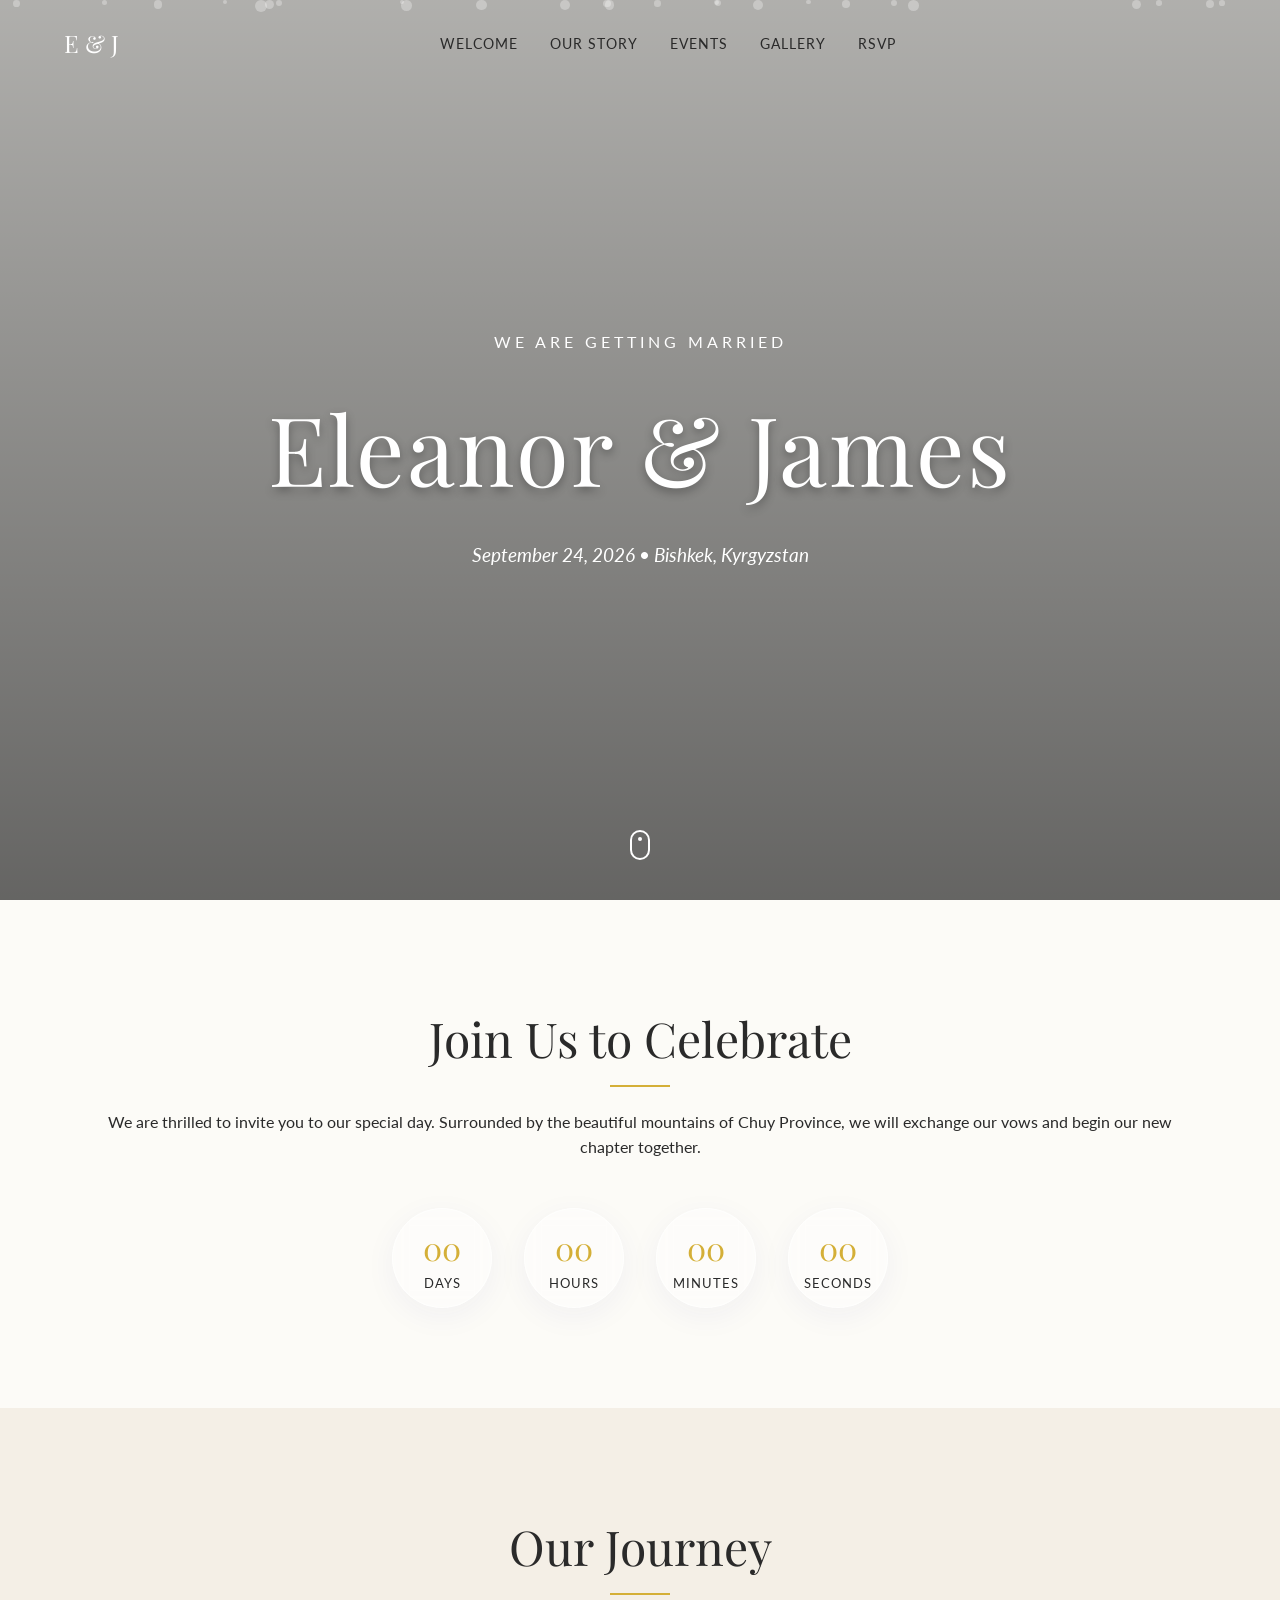
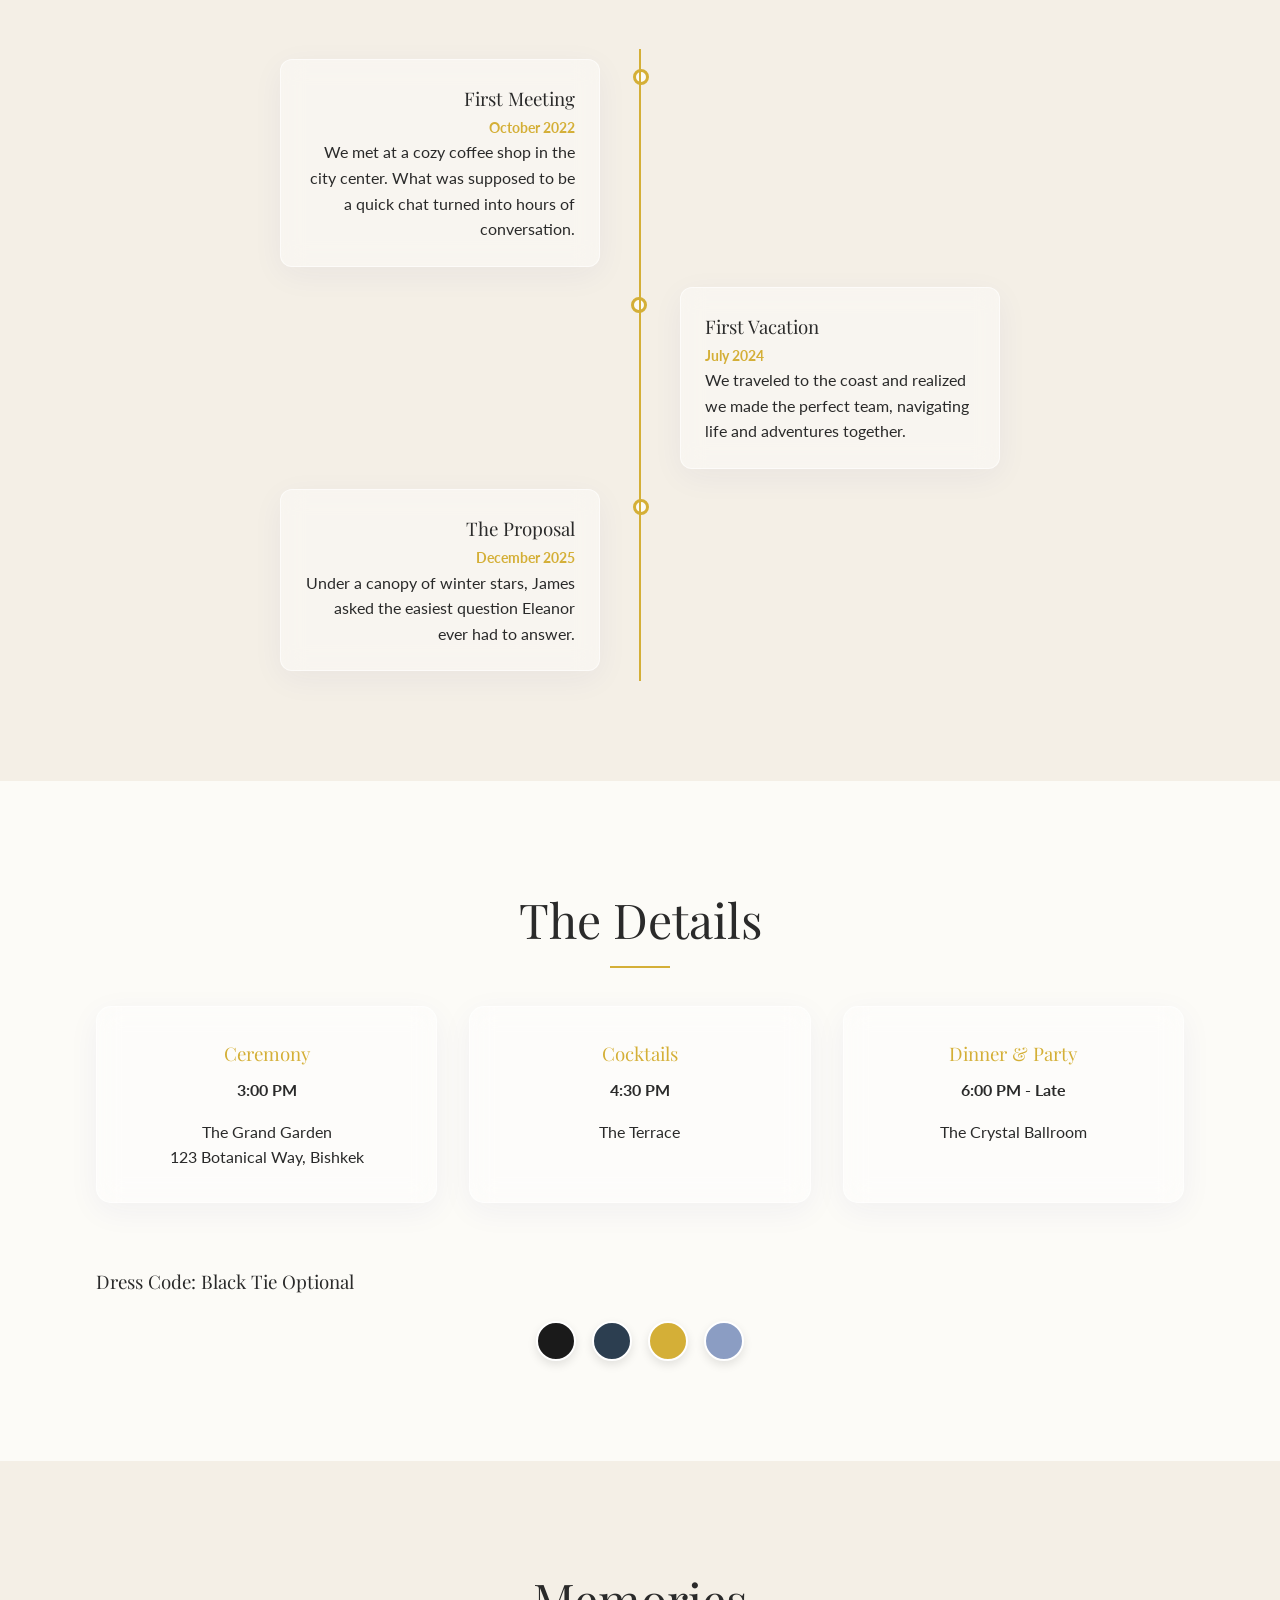
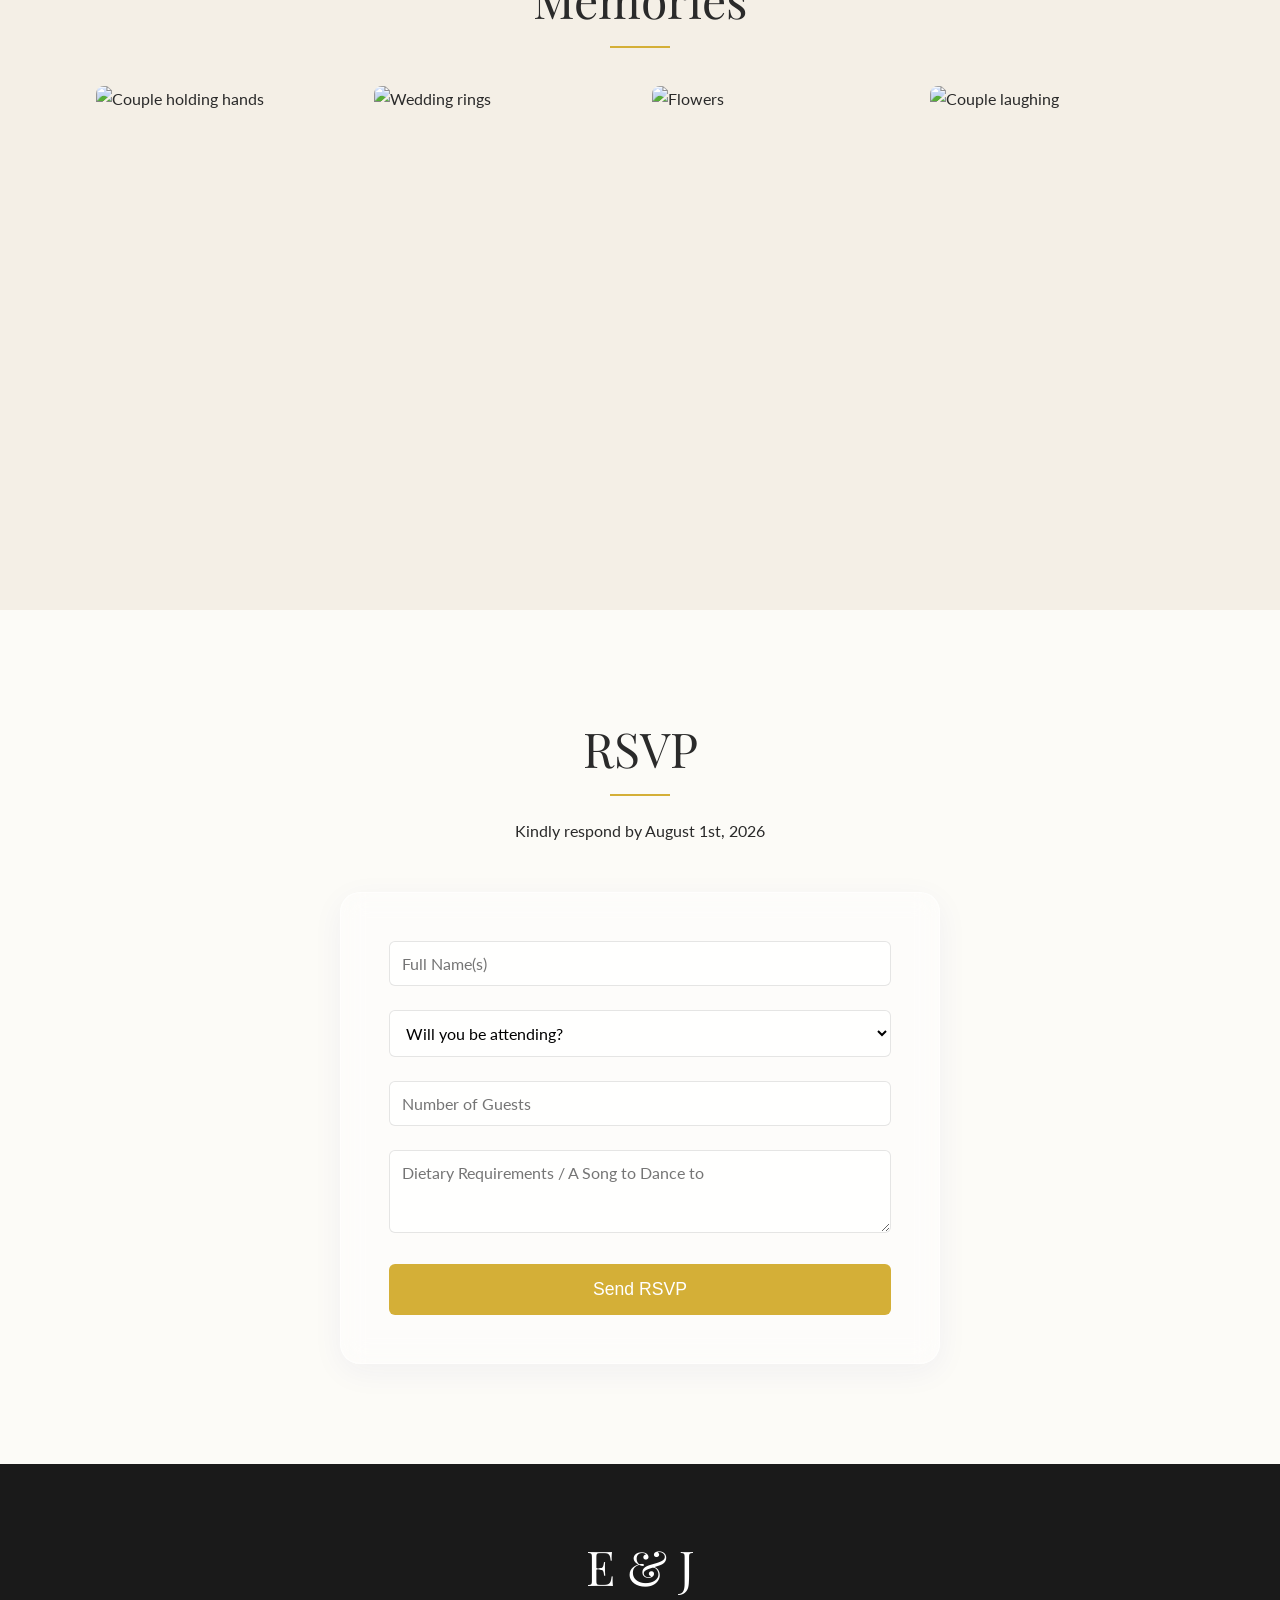
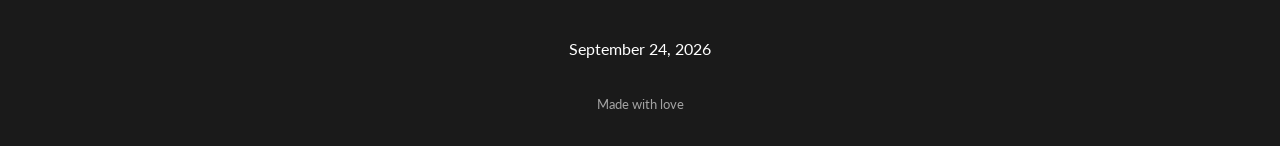
==== index.html @ 82d92f53 "tamplate" ====
<!DOCTYPE html>
<html lang="en">
<head>
    <meta charset="UTF-8">
    <meta name="viewport" content="width=device-width, initial-scale=1.0">
    <title>Eleanor & James - Wedding Invitation</title>
    <meta name="description" content="Join us to celebrate the wedding of Eleanor and James.">
    
    <link rel="preconnect" href="https://fonts.googleapis.com">
    <link rel="preconnect" href="https://fonts.gstatic.com" crossorigin>
    <link href="https://fonts.googleapis.com/css2?family=Lato:wght@300;400&family=Playfair+Display:ital,wght@0,400;0,600;1,400&display=swap" rel="stylesheet">
    
    <link rel="stylesheet" href="css/style.css">
</head>
<body>
    <div class="scroll-progress"></div>

    <nav id="navbar">
        <div class="nav-container">
            <a href="#hero" class="logo">E & J</a>
            <ul class="nav-links">
                <li><a href="#welcome">Welcome</a></li>
                <li><a href="#story">Our Story</a></li>
                <li><a href="#events">Events</a></li>
                <li><a href="#gallery">Gallery</a></li>
                <li><a href="#rsvp">RSVP</a></li>
            </ul>
            <div class="hamburger" aria-label="Toggle Navigation">
                <span></span><span></span><span></span>
            </div>
        </div>
    </nav>

    <header id="hero" class="section-hero">
        <div class="hero-overlay"></div>
        <div id="particles"></div> <div class="hero-content reveal-fade">
            <p class="subtitle">WE ARE GETTING MARRIED</p>
            <h1 class="parallax-text">Eleanor & James</h1>
            <p class="date">September 24, 2026 • Bishkek, Kyrgyzstan</p>
        </div>
        <a href="#welcome" class="scroll-indicator" aria-label="Scroll Down">
            <span></span>
        </a>
    </header>

    <main>
        <section id="welcome" class="section-padding">
            <div class="container text-center">
                <h2 class="reveal-up">Join Us to Celebrate</h2>
                <p class="reveal-up delay-1">We are thrilled to invite you to our special day. Surrounded by the beautiful mountains of Chuy Province, we will exchange our vows and begin our new chapter together.</p>
                
                <div class="countdown reveal-up delay-2" id="countdown">
                    <div class="time-box">
                        <span id="days" class="time-value">00</span>
                        <span class="time-label">Days</span>
                    </div>
                    <div class="time-box">
                        <span id="hours" class="time-value">00</span>
                        <span class="time-label">Hours</span>
                    </div>
                    <div class="time-box">
                        <span id="minutes" class="time-value">00</span>
                        <span class="time-label">Minutes</span>
                    </div>
                    <div class="time-box">
                        <span id="seconds" class="time-value">00</span>
                        <span class="time-label">Seconds</span>
                    </div>
                </div>
            </div>
        </section>

        <section id="story" class="section-padding bg-alt">
            <div class="container">
                <h2 class="text-center reveal-up">Our Journey</h2>
                <div class="timeline">
                    <div class="timeline-item reveal-left">
                        <div class="timeline-dot"></div>
                        <div class="timeline-content glass-panel">
                            <h3>First Meeting</h3>
                            <span class="timeline-date">October 2022</span>
                            <p>We met at a cozy coffee shop in the city center. What was supposed to be a quick chat turned into hours of conversation.</p>
                        </div>
                    </div>
                    <div class="timeline-item reveal-right">
                        <div class="timeline-dot"></div>
                        <div class="timeline-content glass-panel">
                            <h3>First Vacation</h3>
                            <span class="timeline-date">July 2024</span>
                            <p>We traveled to the coast and realized we made the perfect team, navigating life and adventures together.</p>
                        </div>
                    </div>
                    <div class="timeline-item reveal-left">
                        <div class="timeline-dot"></div>
                        <div class="timeline-content glass-panel">
                            <h3>The Proposal</h3>
                            <span class="timeline-date">December 2025</span>
                            <p>Under a canopy of winter stars, James asked the easiest question Eleanor ever had to answer.</p>
                        </div>
                    </div>
                </div>
            </div>
        </section>

        <section id="events" class="section-padding">
            <div class="container">
                <h2 class="text-center reveal-up">The Details</h2>
                <div class="grid-cards">
                    <div class="card glass-panel reveal-up">
                        <h3>Ceremony</h3>
                        <p class="time">3:00 PM</p>
                        <p>The Grand Garden<br>123 Botanical Way, Bishkek</p>
                    </div>
                    <div class="card glass-panel reveal-up delay-1">
                        <h3>Cocktails</h3>
                        <p class="time">4:30 PM</p>
                        <p>The Terrace</p>
                    </div>
                    <div class="card glass-panel reveal-up delay-2">
                        <h3>Dinner & Party</h3>
                        <p class="time">6:00 PM - Late</p>
                        <p>The Crystal Ballroom</p>
                    </div>
                </div>

                <div class="dress-code reveal-up mt-large">
                    <h3>Dress Code: Black Tie Optional</h3>
                    <div class="color-palette">
                        <div class="color-swatch" style="background: #1a1a1a;" aria-label="Black"></div>
                        <div class="color-swatch" style="background: #2c3e50;" aria-label="Navy"></div>
                        <div class="color-swatch" style="background: #D4AF37;" aria-label="Gold"></div>
                        <div class="color-swatch" style="background: #8b9dc3;" aria-label="Dusty Blue"></div>
                    </div>
                </div>
            </div>
        </section>

        <section id="gallery" class="section-padding bg-alt">
            <div class="container">
                <h2 class="text-center reveal-up">Memories</h2>
                <div class="masonry-gallery">
                    <img src="https://images.unsplash.com/photo-1511285560929-80b456fea0bc?auto=format&fit=crop&q=80&w=800" alt="Couple holding hands" class="gallery-img reveal-up span-2">
                    <img src="https://images.unsplash.com/photo-1519741497674-611481863552?auto=format&fit=crop&q=80&w=800" alt="Wedding rings" class="gallery-img reveal-up delay-1">
                    <img src="https://images.unsplash.com/photo-1522673607200-164d1b6ce486?auto=format&fit=crop&q=80&w=800" alt="Flowers" class="gallery-img reveal-up delay-2">
                    <img src="https://images.unsplash.com/photo-1520854221256-17451cc331bf?auto=format&fit=crop&q=80&w=800" alt="Couple laughing" class="gallery-img reveal-up span-2">
                </div>
            </div>
        </section>

        <section id="rsvp" class="section-padding">
            <div class="container text-center">
                <h2 class="reveal-up">RSVP</h2>
                <p class="reveal-up delay-1">Kindly respond by August 1st, 2026</p>
                
                <form class="rsvp-form glass-panel reveal-up delay-2" onsubmit="event.preventDefault();">
                    <div class="form-group">
                        <input type="text" id="name" required placeholder="Full Name(s)">
                    </div>
                    <div class="form-group">
                        <select id="attendance" required>
                            <option value="" disabled selected>Will you be attending?</option>
                            <option value="yes">Joyfully Accept</option>
                            <option value="no">Regretfully Decline</option>
                        </select>
                    </div>
                    <div class="form-group">
                        <input type="number" id="guests" min="1" max="5" placeholder="Number of Guests">
                    </div>
                    <div class="form-group">
                        <textarea id="dietary" rows="3" placeholder="Dietary Requirements / A Song to Dance to"></textarea>
                    </div>
                    <button class="btn-primary ripple">Send RSVP</button>
                </form>
            </div>
        </section>
    </main>

    <footer>
        <div class="container text-center">
            <h2>E & J</h2>
            <p>September 24, 2026</p>
            <p class="footer-small">Made with love</p>
        </div>
    </footer>

    <a href="#hero" class="back-to-top" aria-label="Back to top">↑</a>

    <div id="lightbox" class="lightbox">
        <span class="lightbox-close">&times;</span>
        <img class="lightbox-content" id="lightbox-img">
    </div>

    <script src="js/main.js"></script>
</body>
</html>
---- css/style.css ----
/* --- Variables & Reset --- */
:root {
    --color-bg: #FCFbf7; /* Ivory/Cream */
    --color-bg-alt: #F4EFE6; /* Beige */
    --color-text: #2A2A2A;
    --color-gold: #D4AF37;
    --color-gold-hover: #b5952f;
    --font-heading: 'Playfair Display', serif;
    --font-body: 'Lato', sans-serif;
    
    --glass-bg: rgba(255, 255, 255, 0.4);
    --glass-border: rgba(255, 255, 255, 0.6);
    --glass-shadow: 0 8px 32px 0 rgba(31, 38, 135, 0.05);
    
    --transition-smooth: all 0.6s cubic-bezier(0.16, 1, 0.3, 1);
}

* { margin: 0; padding: 0; box-sizing: border-box; }
html { scroll-behavior: smooth; }
body {
    font-family: var(--font-body);
    background-color: var(--color-bg);
    color: var(--color-text);
    line-height: 1.6;
    overflow-x: hidden;
}

/* --- Typography --- */
h1, h2, h3 { font-family: var(--font-heading); font-weight: 400; }
h1 { font-size: clamp(3rem, 8vw, 6rem); letter-spacing: 2px; }
h2 { font-size: clamp(2rem, 5vw, 3rem); margin-bottom: 2rem; position: relative; }
h2::after {
    content: '';
    position: absolute;
    bottom: -10px;
    left: 50%;
    transform: translateX(-50%);
    width: 60px;
    height: 2px;
    background: var(--color-gold);
}
.text-center { text-align: center; }
.mt-large { margin-top: 4rem; }

/* --- Layout --- */
.container {
    width: 85%;
    max-width: 1200px;
    margin: 0 auto;
}
.section-padding { padding: 100px 0; }
.bg-alt { background-color: var(--color-bg-alt); }

/* --- Navigation --- */
#navbar {
    position: fixed;
    top: 0; width: 100%;
    padding: 1.5rem 0;
    z-index: 1000;
    transition: var(--transition-smooth);
}
#navbar.scrolled {
    background: rgba(252, 251, 247, 0.9);
    backdrop-filter: blur(10px);
    padding: 1rem 0;
    box-shadow: var(--glass-shadow);
}
.nav-container {
    display: flex; justify-content: space-between; align-items: center;
    width: 90%; max-width: 1200px; margin: 0 auto;
}
.logo {
    font-family: var(--font-heading); font-size: 1.5rem;
    text-decoration: none; color: var(--color-text); transition: color 0.3s;
}
.nav-links { display: flex; list-style: none; gap: 2rem; }
.nav-links a {
    text-decoration: none; color: var(--color-text);
    font-size: 0.9rem; text-transform: uppercase; letter-spacing: 1px;
    position: relative;
}
.nav-links a::after {
    content: ''; position: absolute; width: 0; height: 1px;
    bottom: -4px; left: 0; background-color: var(--color-gold);
    transition: width 0.3s;
}
.nav-links a:hover::after, .nav-links a.active::after { width: 100%; }

/* --- Hero Section --- */
.section-hero {
    height: 100vh; position: relative;
    display: flex; align-items: center; justify-content: center;
    background: url('https://images.unsplash.com/photo-1515934751635-c81c6bc9a2d8?auto=format&fit=crop&q=80&w=1920') no-repeat center center/cover;
    background-attachment: fixed; /* Simple Parallax */
}
.hero-overlay {
    position: absolute; top: 0; left: 0; width: 100%; height: 100%;
    background: linear-gradient(to bottom, rgba(0,0,0,0.3), rgba(0,0,0,0.6));
}
.hero-content {
    position: relative; z-index: 2; text-align: center; color: white;
}
.hero-content h1 { text-shadow: 0 4px 10px rgba(0,0,0,0.3); }
.hero-content .subtitle { font-size: 1rem; letter-spacing: 4px; margin-bottom: 1rem; }
.hero-content .date { font-size: 1.2rem; font-style: italic; margin-top: 1rem; }

/* Scroll Down Indicator */
.scroll-indicator {
    position: absolute; bottom: 40px; left: 50%;
    transform: translateX(-50%); z-index: 2;
}
.scroll-indicator span {
    display: block; width: 20px; height: 30px;
    border: 2px solid white; border-radius: 15px; position: relative;
}
.scroll-indicator span::before {
    content: ''; position: absolute; top: 5px; left: 50%;
    width: 4px; height: 4px; border-radius: 50%;
    background: white; transform: translateX(-50%);
    animation: scrollDrop 2s infinite;
}

/* --- Countdown --- */
.countdown {
    display: flex; justify-content: center; gap: 2rem;
    margin-top: 3rem; flex-wrap: wrap;
}
.time-box {
    display: flex; flex-direction: column; align-items: center;
    background: var(--glass-bg); backdrop-filter: blur(8px);
    border: 1px solid var(--glass-border); border-radius: 50%;
    width: 100px; height: 100px; justify-content: center;
    box-shadow: var(--glass-shadow);
}
.time-value { font-family: var(--font-heading); font-size: 2rem; color: var(--color-gold); }
.time-label { font-size: 0.8rem; text-transform: uppercase; letter-spacing: 1px; }

/* --- Story Timeline --- */
.timeline {
    position: relative; max-width: 800px; margin: 4rem auto 0;
}
.timeline::after {
    content: ''; position: absolute; width: 2px;
    background-color: var(--color-gold); top: 0; bottom: 0;
    left: 50%; transform: translateX(-50%);
}
.timeline-item {
    padding: 10px 40px; position: relative; background-color: inherit; width: 50%;
}
.timeline-item:nth-child(odd) { left: 0; text-align: right; }
.timeline-item:nth-child(even) { left: 50%; }
.timeline-dot {
    width: 16px; height: 16px; position: absolute;
    background-color: var(--color-bg); border: 3px solid var(--color-gold);
    border-radius: 50%; top: 20px; z-index: 1;
}
.timeline-item:nth-child(odd) .timeline-dot { right: -9px; }
.timeline-item:nth-child(even) .timeline-dot { left: -9px; }
.timeline-content {
    padding: 1.5rem; border-radius: 12px;
}
.timeline-date { color: var(--color-gold); font-size: 0.9rem; font-weight: bold; }

/* --- Glass Panels (Reusable) --- */
.glass-panel {
    background: var(--glass-bg);
    backdrop-filter: blur(12px); -webkit-backdrop-filter: blur(12px);
    border: 1px solid var(--glass-border);
    box-shadow: var(--glass-shadow);
    transition: transform 0.3s;
}
.glass-panel:hover { transform: translateY(-5px); }

/* --- Grid Cards (Events) --- */
.grid-cards {
    display: grid; grid-template-columns: repeat(auto-fit, minmax(280px, 1fr));
    gap: 2rem; margin-top: 3rem; text-align: center;
}
.card { padding: 2rem; border-radius: 15px; }
.card h3 { margin-bottom: 0.5rem; color: var(--color-gold); }
.card .time { font-weight: bold; margin-bottom: 1rem; }

/* --- Dress Code --- */
.color-palette {
    display: flex; justify-content: center; gap: 1rem; margin-top: 1.5rem;
}
.color-swatch {
    width: 40px; height: 40px; border-radius: 50%;
    border: 2px solid white; box-shadow: 0 4px 10px rgba(0,0,0,0.1);
}

/* --- Gallery --- */
.masonry-gallery {
    display: grid; grid-template-columns: repeat(auto-fit, minmax(250px, 1fr));
    grid-auto-rows: 200px; gap: 1.5rem; margin-top: 3rem;
}
.gallery-img {
    width: 100%; height: 100%; object-fit: cover;
    border-radius: 8px; cursor: pointer; transition: transform 0.5s, filter 0.5s;
}
.gallery-img.span-2 { grid-row: span 2; }
.gallery-img:hover { transform: scale(1.02); filter: brightness(1.1); }

/* --- Lightbox --- */
.lightbox {
    display: none; position: fixed; z-index: 9999; top: 0; left: 0;
    width: 100%; height: 100%; background-color: rgba(0,0,0,0.9);
    justify-content: center; align-items: center; opacity: 0; transition: opacity 0.3s;
}
.lightbox.active { display: flex; opacity: 1; }
.lightbox-content { max-width: 90%; max-height: 90vh; box-shadow: 0 0 20px rgba(0,0,0,0.5); }
.lightbox-close {
    position: absolute; top: 20px; right: 30px;
    color: white; font-size: 40px; cursor: pointer;
}

/* --- RSVP Form --- */
.rsvp-form {
    max-width: 600px; margin: 3rem auto 0; padding: 3rem;
    border-radius: 20px; text-align: left;
}
.form-group { margin-bottom: 1.5rem; }
input, select, textarea {
    width: 100%; padding: 12px; border: 1px solid rgba(0,0,0,0.1);
    border-radius: 6px; background: rgba(255,255,255,0.7);
    font-family: var(--font-body); font-size: 1rem;
    transition: all 0.3s;
}
input:focus, select:focus, textarea:focus {
    outline: none; border-color: var(--color-gold);
    background: #fff; box-shadow: 0 0 8px rgba(212, 175, 55, 0.2);
}
.btn-primary {
    width: 100%; padding: 15px; border: none; border-radius: 6px;
    background: var(--color-gold); color: white; font-size: 1.1rem;
    cursor: pointer; transition: background 0.3s, transform 0.2s;
}
.btn-primary:hover { background: var(--color-gold-hover); transform: translateY(-2px); }

/* --- Footer --- */
footer { padding: 4rem 0 2rem; background: #1a1a1a; color: #fff; }
footer h2::after { display: none; }
.footer-small { font-size: 0.8rem; opacity: 0.6; margin-top: 2rem; }

/* --- Floating Particles (Parallax) --- */
#particles {
    position: absolute; top: 0; left: 0; width: 100%; height: 100%;
    overflow: hidden; z-index: 1; pointer-events: none;
}
.particle {
    position: absolute; background: rgba(255,255,255,0.3);
    border-radius: 50%; animation: floatUp infinite linear;
}

/* --- Utilities & Scroll Animations --- */
.scroll-progress {
    position: fixed; top: 0; left: 0; height: 3px; background: var(--color-gold);
    width: 0%; z-index: 1001; transition: width 0.1s;
}
.back-to-top {
    position: fixed; bottom: 30px; right: 30px; width: 40px; height: 40px;
    background: var(--color-gold); color: white; text-align: center; line-height: 40px;
    border-radius: 50%; text-decoration: none; opacity: 0; visibility: hidden;
    transition: all 0.3s; z-index: 999; box-shadow: 0 4px 10px rgba(0,0,0,0.2);
}
.back-to-top.show { opacity: 1; visibility: visible; }

/* IntersectionObserver Classes */
.reveal-up { opacity: 0; transform: translateY(50px); transition: var(--transition-smooth); }
.reveal-left { opacity: 0; transform: translateX(-50px); transition: var(--transition-smooth); }
.reveal-right { opacity: 0; transform: translateX(50px); transition: var(--transition-smooth); }
.reveal-fade { opacity: 0; transition: var(--transition-smooth); }
.delay-1 { transition-delay: 0.2s; }
.delay-2 { transition-delay: 0.4s; }

.is-visible { opacity: 1; transform: translate(0, 0); }

/* --- Keyframes --- */
@keyframes scrollDrop { 0% { top: 5px; opacity: 1; } 100% { top: 20px; opacity: 0; } }
@keyframes floatUp {
    0% { transform: translateY(100vh) scale(0); opacity: 0; }
    50% { opacity: 1; }
    100% { transform: translateY(-10vh) scale(1); opacity: 0; }
}

/* --- Responsive --- */
@media (max-width: 768px) {
    .nav-links {
        display: none; flex-direction: column; position: absolute;
        top: 100%; left: 0; width: 100%; background: var(--color-bg);
        padding: 1rem 0; box-shadow: 0 10px 10px rgba(0,0,0,0.1);
    }
    .nav-links.active { display: flex; }
    .hamburger {
        display: flex; flex-direction: column; gap: 5px; cursor: pointer;
    }
    .hamburger span { width: 25px; height: 3px; background: var(--color-text); }
    #navbar.scrolled .hamburger span { background: var(--color-text); }
    .timeline::after { left: 31px; }
    .timeline-item { width: 100%; padding-left: 70px; padding-right: 25px; }
    .timeline-item:nth-child(odd), .timeline-item:nth-child(even) { left: 0; text-align: left; }
    .timeline-item:nth-child(odd) .timeline-dot, .timeline-item:nth-child(even) .timeline-dot { left: 20px; }
    .countdown { gap: 1rem; }
    .time-box { width: 70px; height: 70px; }
    .time-value { font-size: 1.5rem; }
}
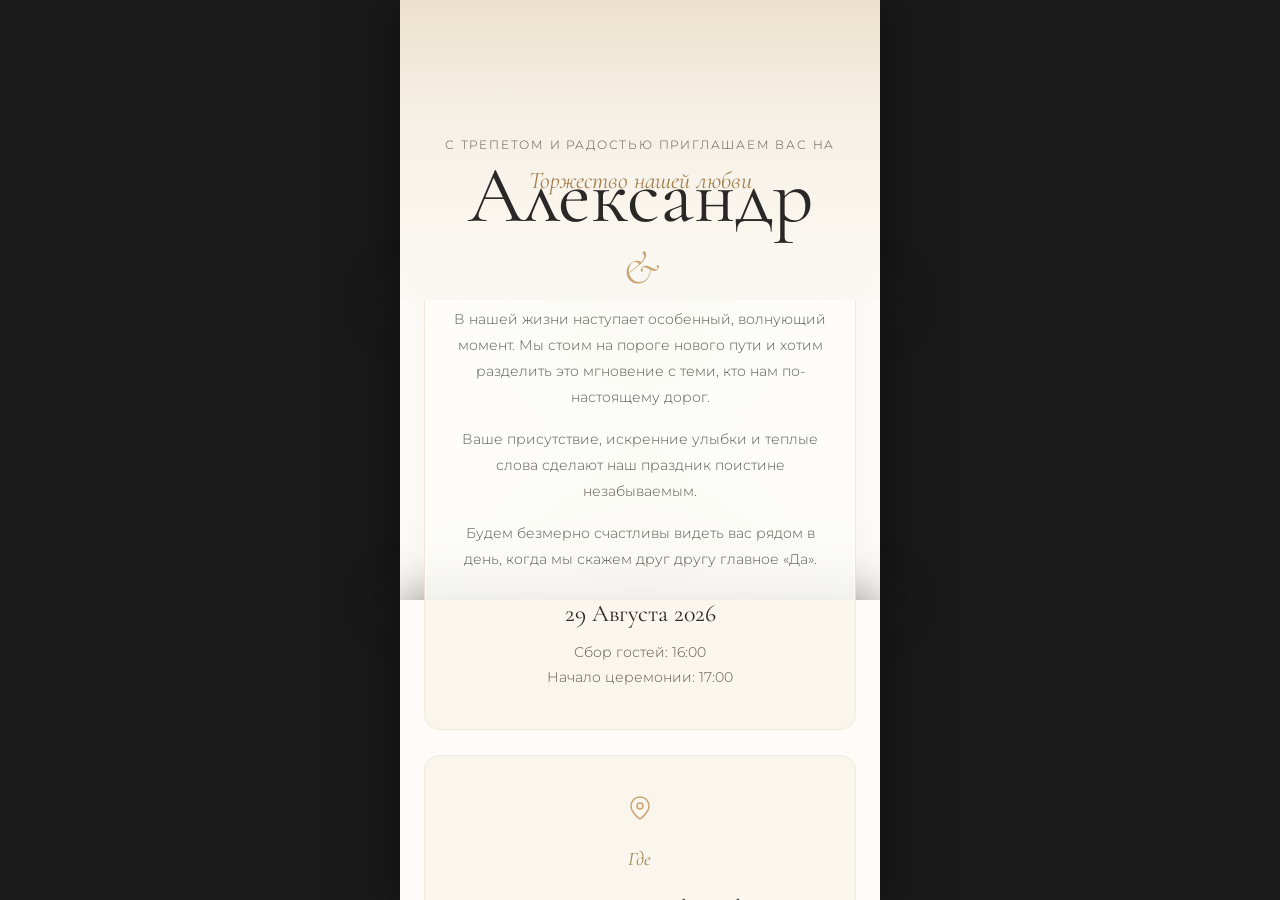
==== commit 2873f9e1: "test" ====
--- a/index.html
+++ b/index.html
@@ -1,194 +1,107 @@
 <!DOCTYPE html>
-<html lang="en">
+<html lang="ru">
 <head>
     <meta charset="UTF-8">
-    <meta name="viewport" content="width=device-width, initial-scale=1.0">
-    <title>Eleanor & James - Wedding Invitation</title>
-    <meta name="description" content="Join us to celebrate the wedding of Eleanor and James.">
+    <meta name="viewport" content="width=device-width, initial-scale=1.0, maximum-scale=1.0, user-scalable=no, viewport-fit=cover">
+    <meta name="format-detection" content="telephone=no">
+    <meta name="theme-color" content="#F9F6F0">
+    <title>Александр & Екатерина | Свадебное приглашение</title>
+    <meta name="description" content="С трепетом и радостью приглашаем вас разделить с нами торжество нашей любви.">
     
     <link rel="preconnect" href="https://fonts.googleapis.com">
     <link rel="preconnect" href="https://fonts.gstatic.com" crossorigin>
-    <link href="https://fonts.googleapis.com/css2?family=Lato:wght@300;400&family=Playfair+Display:ital,wght@0,400;0,600;1,400&display=swap" rel="stylesheet">
+    <link href="https://fonts.googleapis.com/css2?family=Cormorant+Garamond:ital,wght@0,300;0,400;0,500;0,600;1,400;1,500&family=Montserrat:wght@200;300;400;500&display=swap" rel="stylesheet">
     
     <link rel="stylesheet" href="css/style.css">
 </head>
 <body>
-    <div class="scroll-progress"></div>
-
-    <nav id="navbar">
-        <div class="nav-container">
-            <a href="#hero" class="logo">E & J</a>
-            <ul class="nav-links">
-                <li><a href="#welcome">Welcome</a></li>
-                <li><a href="#story">Our Story</a></li>
-                <li><a href="#events">Events</a></li>
-                <li><a href="#gallery">Gallery</a></li>
-                <li><a href="#rsvp">RSVP</a></li>
-            </ul>
-            <div class="hamburger" aria-label="Toggle Navigation">
-                <span></span><span></span><span></span>
+    <main class="invitation-app">
+        
+        <section class="slide hero-slide" id="slide-1">
+            <div class="hero-background">
+                <div class="hero-overlay"></div>
             </div>
-        </div>
-    </nav>
-
-    <header id="hero" class="section-hero">
-        <div class="hero-overlay"></div>
-        <div id="particles"></div> <div class="hero-content reveal-fade">
-            <p class="subtitle">WE ARE GETTING MARRIED</p>
-            <h1 class="parallax-text">Eleanor & James</h1>
-            <p class="date">September 24, 2026 • Bishkek, Kyrgyzstan</p>
-        </div>
-        <a href="#welcome" class="scroll-indicator" aria-label="Scroll Down">
-            <span></span>
-        </a>
-    </header>
-
-    <main>
-        <section id="welcome" class="section-padding">
-            <div class="container text-center">
-                <h2 class="reveal-up">Join Us to Celebrate</h2>
-                <p class="reveal-up delay-1">We are thrilled to invite you to our special day. Surrounded by the beautiful mountains of Chuy Province, we will exchange our vows and begin our new chapter together.</p>
+            
+            <div class="slide-content hero-content">
+                <div class="welcome-wrapper reveal-text">
+                    <p class="welcome-phrase">С трепетом и радостью приглашаем вас на</p>
+                    <p class="wedding-theme">Торжество нашей любви</p>
+                </div>
                 
-                <div class="countdown reveal-up delay-2" id="countdown">
-                    <div class="time-box">
-                        <span id="days" class="time-value">00</span>
-                        <span class="time-label">Days</span>
-                    </div>
-                    <div class="time-box">
-                        <span id="hours" class="time-value">00</span>
-                        <span class="time-label">Hours</span>
-                    </div>
-                    <div class="time-box">
-                        <span id="minutes" class="time-value">00</span>
-                        <span class="time-label">Minutes</span>
-                    </div>
-                    <div class="time-box">
-                        <span id="seconds" class="time-value">00</span>
-                        <span class="time-label">Seconds</span>
+                <h1 class="couple-names reveal-names">
+                    <span class="name">Александр</span>
+                    <span class="ampersand">&amp;</span>
+                    <span class="name">Екатерина</span>
+                </h1>
+                
+                <div class="scroll-indicator fade-in">
+                    <span class="scroll-text">Листайте вниз</span>
+                    <div class="scroll-line">
+                        <div class="scroll-dot"></div>
                     </div>
                 </div>
             </div>
         </section>
 
-        <section id="story" class="section-padding bg-alt">
-            <div class="container">
-                <h2 class="text-center reveal-up">Our Journey</h2>
-                <div class="timeline">
-                    <div class="timeline-item reveal-left">
-                        <div class="timeline-dot"></div>
-                        <div class="timeline-content glass-panel">
-                            <h3>First Meeting</h3>
-                            <span class="timeline-date">October 2022</span>
-                            <p>We met at a cozy coffee shop in the city center. What was supposed to be a quick chat turned into hours of conversation.</p>
-                        </div>
+        <section class="slide message-slide" id="slide-2">
+            <div class="slide-content">
+                <div class="glass-card slide-up">
+                    <div class="decorative-ornament top-ornament"></div>
+                    
+                    <h2 class="section-title">Дорогие родные и друзья!</h2>
+                    
+                    <div class="message-text">
+                        <p>В нашей жизни наступает особенный, волнующий момент. Мы стоим на пороге нового пути и хотим разделить это мгновение с теми, кто нам по-настоящему дорог.</p>
+                        <p>Ваше присутствие, искренние улыбки и теплые слова сделают наш праздник поистине незабываемым.</p>
+                        <p>Будем безмерно счастливы видеть вас рядом в день, когда мы скажем друг другу главное «Да».</p>
                     </div>
-                    <div class="timeline-item reveal-right">
-                        <div class="timeline-dot"></div>
-                        <div class="timeline-content glass-panel">
-                            <h3>First Vacation</h3>
-                            <span class="timeline-date">July 2024</span>
-                            <p>We traveled to the coast and realized we made the perfect team, navigating life and adventures together.</p>
-                        </div>
+                    
+                    <div class="signature">
+                        <p>С любовью,<br>Александр и Екатерина</p>
                     </div>
-                    <div class="timeline-item reveal-left">
-                        <div class="timeline-dot"></div>
-                        <div class="timeline-content glass-panel">
-                            <h3>The Proposal</h3>
-                            <span class="timeline-date">December 2025</span>
-                            <p>Under a canopy of winter stars, James asked the easiest question Eleanor ever had to answer.</p>
-                        </div>
-                    </div>
+                    
+                    <div class="decorative-ornament bottom-ornament"></div>
                 </div>
             </div>
         </section>
 
-        <section id="events" class="section-padding">
-            <div class="container">
-                <h2 class="text-center reveal-up">The Details</h2>
-                <div class="grid-cards">
-                    <div class="card glass-panel reveal-up">
-                        <h3>Ceremony</h3>
-                        <p class="time">3:00 PM</p>
-                        <p>The Grand Garden<br>123 Botanical Way, Bishkek</p>
+        <section class="slide details-slide" id="slide-3">
+            <div class="slide-content">
+                <h2 class="section-title fade-in">Детали торжества</h2>
+                
+                <div class="cards-container">
+                    <div class="info-card reveal-card">
+                        <div class="icon-wrapper">
+                            <svg width="24" height="24" viewBox="0 0 24 24" fill="none" stroke="currentColor" stroke-width="1.5" stroke-linecap="round" stroke-linejoin="round"><rect x="3" y="4" width="18" height="18" rx="2" ry="2"></rect><line x1="16" y1="2" x2="16" y2="6"></line><line x1="8" y1="2" x2="8" y2="6"></line><line x1="3" y1="10" x2="21" y2="10"></line></svg>
+                        </div>
+                        <h3 class="card-label">Когда</h3>
+                        <div class="card-data">
+                            <p class="data-primary">29 Августа 2026</p>
+                            <p class="data-secondary">Сбор гостей: 16:00</p>
+                            <p class="data-secondary">Начало церемонии: 17:00</p>
+                        </div>
                     </div>
-                    <div class="card glass-panel reveal-up delay-1">
-                        <h3>Cocktails</h3>
-                        <p class="time">4:30 PM</p>
-                        <p>The Terrace</p>
-                    </div>
-                    <div class="card glass-panel reveal-up delay-2">
-                        <h3>Dinner & Party</h3>
-                        <p class="time">6:00 PM - Late</p>
-                        <p>The Crystal Ballroom</p>
+
+                    <div class="info-card reveal-card delay-1">
+                        <div class="icon-wrapper">
+                            <svg width="24" height="24" viewBox="0 0 24 24" fill="none" stroke="currentColor" stroke-width="1.5" stroke-linecap="round" stroke-linejoin="round"><path d="M21 10c0 7-9 13-9 13s-9-6-9-13a9 9 0 0 1 18 0z"></path><circle cx="12" cy="10" r="3"></circle></svg>
+                        </div>
+                        <h3 class="card-label">Где</h3>
+                        <div class="card-data">
+                            <p class="data-primary">Резиденция «Royal Garden»</p>
+                            <p class="data-secondary">Панорамный зал</p>
+                            <p class="data-tertiary">г. Бишкек, ул. Элебесова, 150</p>
+                        </div>
                     </div>
                 </div>
 
-                <div class="dress-code reveal-up mt-large">
-                    <h3>Dress Code: Black Tie Optional</h3>
-                    <div class="color-palette">
-                        <div class="color-swatch" style="background: #1a1a1a;" aria-label="Black"></div>
-                        <div class="color-swatch" style="background: #2c3e50;" aria-label="Navy"></div>
-                        <div class="color-swatch" style="background: #D4AF37;" aria-label="Gold"></div>
-                        <div class="color-swatch" style="background: #8b9dc3;" aria-label="Dusty Blue"></div>
-                    </div>
+                <div class="rsvp-footer fade-in">
+                    <p>Пожалуйста, подтвердите свое присутствие<br>до 10 августа 2026 года.</p>
                 </div>
             </div>
         </section>
 
-        <section id="gallery" class="section-padding bg-alt">
-            <div class="container">
-                <h2 class="text-center reveal-up">Memories</h2>
-                <div class="masonry-gallery">
-                    <img src="https://images.unsplash.com/photo-1511285560929-80b456fea0bc?auto=format&fit=crop&q=80&w=800" alt="Couple holding hands" class="gallery-img reveal-up span-2">
-                    <img src="https://images.unsplash.com/photo-1519741497674-611481863552?auto=format&fit=crop&q=80&w=800" alt="Wedding rings" class="gallery-img reveal-up delay-1">
-                    <img src="https://images.unsplash.com/photo-1522673607200-164d1b6ce486?auto=format&fit=crop&q=80&w=800" alt="Flowers" class="gallery-img reveal-up delay-2">
-                    <img src="https://images.unsplash.com/photo-1520854221256-17451cc331bf?auto=format&fit=crop&q=80&w=800" alt="Couple laughing" class="gallery-img reveal-up span-2">
-                </div>
-            </div>
-        </section>
-
-        <section id="rsvp" class="section-padding">
-            <div class="container text-center">
-                <h2 class="reveal-up">RSVP</h2>
-                <p class="reveal-up delay-1">Kindly respond by August 1st, 2026</p>
-                
-                <form class="rsvp-form glass-panel reveal-up delay-2" onsubmit="event.preventDefault();">
-                    <div class="form-group">
-                        <input type="text" id="name" required placeholder="Full Name(s)">
-                    </div>
-                    <div class="form-group">
-                        <select id="attendance" required>
-                            <option value="" disabled selected>Will you be attending?</option>
-                            <option value="yes">Joyfully Accept</option>
-                            <option value="no">Regretfully Decline</option>
-                        </select>
-                    </div>
-                    <div class="form-group">
-                        <input type="number" id="guests" min="1" max="5" placeholder="Number of Guests">
-                    </div>
-                    <div class="form-group">
-                        <textarea id="dietary" rows="3" placeholder="Dietary Requirements / A Song to Dance to"></textarea>
-                    </div>
-                    <button class="btn-primary ripple">Send RSVP</button>
-                </form>
-            </div>
-        </section>
     </main>
-
-    <footer>
-        <div class="container text-center">
-            <h2>E & J</h2>
-            <p>September 24, 2026</p>
-            <p class="footer-small">Made with love</p>
-        </div>
-    </footer>
-
-    <a href="#hero" class="back-to-top" aria-label="Back to top">↑</a>
-
-    <div id="lightbox" class="lightbox">
-        <span class="lightbox-close">&times;</span>
-        <img class="lightbox-content" id="lightbox-img">
-    </div>
 
     <script src="js/main.js"></script>
 </body>
--- a/css/style.css
+++ b/css/style.css
@@ -1,306 +1,488 @@
-/* --- Variables & Reset --- */
-:root {
-    --color-bg: #FCFbf7; /* Ivory/Cream */
-    --color-bg-alt: #F4EFE6; /* Beige */
-    --color-text: #2A2A2A;
-    --color-gold: #D4AF37;
-    --color-gold-hover: #b5952f;
-    --font-heading: 'Playfair Display', serif;
-    --font-body: 'Lato', sans-serif;
+/* ==========================================================================
+   LUXURY WEDDING INVITATION | CSS VARIABLES & DESIGN TOKENS
+   ========================================================================== */
+   :root {
+    /* Color Palette - Quiet Luxury & Golden Hour */
+    --color-ivory: #FDFCF8;
+    --color-warm-white: #FAF6ED;
+    --color-champagne: #F2E8D5;
+    --color-sand: #E5D5BA;
     
-    --glass-bg: rgba(255, 255, 255, 0.4);
-    --glass-border: rgba(255, 255, 255, 0.6);
-    --glass-shadow: 0 8px 32px 0 rgba(31, 38, 135, 0.05);
+    --color-gold-light: #E8D9B8;
+    --color-gold-accent: #CBA573;
+    --color-gold-dark: #A37F4B;
     
-    --transition-smooth: all 0.6s cubic-bezier(0.16, 1, 0.3, 1);
-}
-
-* { margin: 0; padding: 0; box-sizing: border-box; }
-html { scroll-behavior: smooth; }
+    --color-text-dark: #2A2826;
+    --color-text-medium: #5C5751;
+    --color-text-light: #8C867E;
+
+    /* Glassmorphism & Shadows */
+    --glass-bg: rgba(253, 252, 248, 0.75);
+    --glass-border: rgba(203, 165, 115, 0.25);
+    --shadow-soft: 0 12px 40px rgba(42, 40, 38, 0.04);
+    --shadow-inner: inset 0 0 0 1px rgba(255, 255, 255, 0.5);
+
+    /* Typography */
+    --font-display: 'Cormorant Garamond', serif;
+    --font-body: 'Montserrat', sans-serif;
+
+    /* Spacing & Layout */
+    --spacing-xs: 0.5rem;
+    --spacing-sm: 1rem;
+    --spacing-md: 1.5rem;
+    --spacing-lg: 2.5rem;
+    --spacing-xl: 4rem;
+
+    /* Transitions */
+    --ease-premium: cubic-bezier(0.25, 1, 0.35, 1);
+    --duration-fast: 0.4s;
+    --duration-medium: 0.8s;
+    --duration-slow: 1.2s;
+}
+
+/* ==========================================================================
+   RESET & BASE STYLES
+   ========================================================================== */
+* {
+    margin: 0;
+    padding: 0;
+    box-sizing: border-box;
+    -webkit-tap-highlight-color: transparent;
+}
+
+html, body {
+    width: 100%;
+    height: 100%;
+    /* Prevent pull-to-refresh on mobile */
+    overscroll-behavior-y: none;
+    background-color: var(--color-ivory);
+}
+
 body {
     font-family: var(--font-body);
-    background-color: var(--color-bg);
-    color: var(--color-text);
+    color: var(--color-text-dark);
     line-height: 1.6;
+    -webkit-font-smoothing: antialiased;
+    -moz-osx-font-smoothing: grayscale;
+    /* Optimize text rendering for luxury feel */
+    text-rendering: optimizeLegibility;
+}
+
+h1, h2, h3, h4, h5, h6 {
+    font-family: var(--font-display);
+    font-weight: 400;
+    margin: 0;
+}
+
+/* ==========================================================================
+   APP LAYOUT & SCROLL SNAP (MOBILE FIRST)
+   ========================================================================== */
+.invitation-app {
+    /* Use dvh for perfect mobile viewport height regardless of browser UI */
+    height: 100dvh;
+    width: 100%;
+    overflow-y: auto;
     overflow-x: hidden;
-}
-
-/* --- Typography --- */
-h1, h2, h3 { font-family: var(--font-heading); font-weight: 400; }
-h1 { font-size: clamp(3rem, 8vw, 6rem); letter-spacing: 2px; }
-h2 { font-size: clamp(2rem, 5vw, 3rem); margin-bottom: 2rem; position: relative; }
-h2::after {
+    /* Create the "slide" flip effect */
+    scroll-snap-type: y mandatory;
+    scroll-behavior: smooth;
+    position: relative;
+}
+
+.slide {
+    height: 100dvh;
+    width: 100%;
+    scroll-snap-align: start;
+    scroll-snap-stop: always;
+    position: relative;
+    display: flex;
+    flex-direction: column;
+    justify-content: center;
+    align-items: center;
+    overflow: hidden;
+}
+
+.slide-content {
+    position: relative;
+    z-index: 2;
+    width: 100%;
+    max-width: 480px; /* Constrain width on tablets/desktops */
+    padding: var(--spacing-md);
+    display: flex;
+    flex-direction: column;
+    align-items: center;
+    text-align: center;
+}
+
+/* ==========================================================================
+   SLIDE 1: HERO / WELCOME
+   ========================================================================== */
+.hero-slide {
+    background-color: var(--color-sand);
+}
+
+.hero-background {
+    position: absolute;
+    top: 0;
+    left: 0;
+    width: 100%;
+    height: 100%;
+    /* Premium elegant background image placeholder */
+    background-image: url('https://images.unsplash.com/photo-1519225421980-715cb0215aed?q=80&w=1500&auto=format&fit=crop');
+    background-size: cover;
+    background-position: center;
+    z-index: 1;
+    /* Slow scale animation for cinematic feel */
+    animation: slowZoom 20s infinite alternate linear;
+}
+
+.hero-overlay {
+    position: absolute;
+    top: 0;
+    left: 0;
+    width: 100%;
+    height: 100%;
+    /* Warm golden hour gradient overlay for text readability */
+    background: linear-gradient(
+        to bottom,
+        rgba(253, 252, 248, 0.3) 0%,
+        rgba(253, 252, 248, 0.7) 40%,
+        rgba(253, 252, 248, 0.95) 100%
+    );
+}
+
+.hero-content {
+    justify-content: space-between;
+    height: 100%;
+    padding-top: 15vh;
+    padding-bottom: 8vh;
+}
+
+.welcome-wrapper {
+    display: flex;
+    flex-direction: column;
+    gap: var(--spacing-xs);
+}
+
+.welcome-phrase {
+    font-size: 0.75rem;
+    text-transform: uppercase;
+    letter-spacing: 0.15em;
+    color: var(--color-text-medium);
+    font-weight: 300;
+}
+
+.wedding-theme {
+    font-family: var(--font-display);
+    font-size: 1.5rem;
+    font-style: italic;
+    color: var(--color-gold-dark);
+}
+
+.couple-names {
+    display: flex;
+    flex-direction: column;
+    align-items: center;
+    gap: 0.5rem;
+    font-size: clamp(3.5rem, 15vw, 5rem);
+    line-height: 1;
+    color: var(--color-text-dark);
+    margin-top: -5vh;
+}
+
+.couple-names .name {
+    display: block;
+}
+
+.couple-names .ampersand {
+    font-size: clamp(2rem, 8vw, 3rem);
+    color: var(--color-gold-accent);
+    font-style: italic;
+    font-weight: 300;
+}
+
+.scroll-indicator {
+    display: flex;
+    flex-direction: column;
+    align-items: center;
+    gap: var(--spacing-sm);
+    opacity: 0.8;
+}
+
+.scroll-text {
+    font-size: 0.65rem;
+    text-transform: uppercase;
+    letter-spacing: 0.2em;
+    color: var(--color-text-light);
+}
+
+.scroll-line {
+    width: 1px;
+    height: 60px;
+    background-color: var(--color-gold-light);
+    position: relative;
+    overflow: hidden;
+}
+
+.scroll-dot {
+    width: 3px;
+    height: 15px;
+    background-color: var(--color-gold-dark);
+    position: absolute;
+    top: 0;
+    left: -1px;
+    border-radius: 2px;
+    animation: scrollDown 2s infinite var(--ease-premium);
+}
+
+/* ==========================================================================
+   SLIDE 2: INVITATION MESSAGE
+   ========================================================================== */
+.message-slide {
+    background-color: var(--color-warm-white);
+    background-image: 
+        radial-gradient(circle at 50% 0%, rgba(203, 165, 115, 0.05) 0%, transparent 50%),
+        radial-gradient(circle at 50% 100%, rgba(203, 165, 115, 0.08) 0%, transparent 50%);
+}
+
+.glass-card {
+    background: var(--glass-bg);
+    backdrop-filter: blur(16px);
+    -webkit-backdrop-filter: blur(16px);
+    border: 1px solid var(--glass-border);
+    border-radius: 24px;
+    padding: var(--spacing-xl) var(--spacing-md);
+    box-shadow: var(--shadow-soft), var(--shadow-inner);
+    width: 100%;
+    position: relative;
+}
+
+.decorative-ornament {
+    width: 40px;
+    height: 1px;
+    background: var(--color-gold-accent);
+    margin: 0 auto;
+    position: relative;
+}
+
+.decorative-ornament::before {
     content: '';
     position: absolute;
-    bottom: -10px;
+    top: 50%;
     left: 50%;
-    transform: translateX(-50%);
-    width: 60px;
-    height: 2px;
-    background: var(--color-gold);
-}
-.text-center { text-align: center; }
-.mt-large { margin-top: 4rem; }
-
-/* --- Layout --- */
-.container {
-    width: 85%;
-    max-width: 1200px;
-    margin: 0 auto;
-}
-.section-padding { padding: 100px 0; }
-.bg-alt { background-color: var(--color-bg-alt); }
-
-/* --- Navigation --- */
-#navbar {
-    position: fixed;
-    top: 0; width: 100%;
-    padding: 1.5rem 0;
-    z-index: 1000;
-    transition: var(--transition-smooth);
-}
-#navbar.scrolled {
-    background: rgba(252, 251, 247, 0.9);
-    backdrop-filter: blur(10px);
-    padding: 1rem 0;
-    box-shadow: var(--glass-shadow);
-}
-.nav-container {
-    display: flex; justify-content: space-between; align-items: center;
-    width: 90%; max-width: 1200px; margin: 0 auto;
-}
-.logo {
-    font-family: var(--font-heading); font-size: 1.5rem;
-    text-decoration: none; color: var(--color-text); transition: color 0.3s;
-}
-.nav-links { display: flex; list-style: none; gap: 2rem; }
-.nav-links a {
-    text-decoration: none; color: var(--color-text);
-    font-size: 0.9rem; text-transform: uppercase; letter-spacing: 1px;
-    position: relative;
-}
-.nav-links a::after {
-    content: ''; position: absolute; width: 0; height: 1px;
-    bottom: -4px; left: 0; background-color: var(--color-gold);
-    transition: width 0.3s;
-}
-.nav-links a:hover::after, .nav-links a.active::after { width: 100%; }
-
-/* --- Hero Section --- */
-.section-hero {
-    height: 100vh; position: relative;
-    display: flex; align-items: center; justify-content: center;
-    background: url('https://images.unsplash.com/photo-1515934751635-c81c6bc9a2d8?auto=format&fit=crop&q=80&w=1920') no-repeat center center/cover;
-    background-attachment: fixed; /* Simple Parallax */
-}
-.hero-overlay {
-    position: absolute; top: 0; left: 0; width: 100%; height: 100%;
-    background: linear-gradient(to bottom, rgba(0,0,0,0.3), rgba(0,0,0,0.6));
-}
-.hero-content {
-    position: relative; z-index: 2; text-align: center; color: white;
-}
-.hero-content h1 { text-shadow: 0 4px 10px rgba(0,0,0,0.3); }
-.hero-content .subtitle { font-size: 1rem; letter-spacing: 4px; margin-bottom: 1rem; }
-.hero-content .date { font-size: 1.2rem; font-style: italic; margin-top: 1rem; }
-
-/* Scroll Down Indicator */
-.scroll-indicator {
-    position: absolute; bottom: 40px; left: 50%;
-    transform: translateX(-50%); z-index: 2;
-}
-.scroll-indicator span {
-    display: block; width: 20px; height: 30px;
-    border: 2px solid white; border-radius: 15px; position: relative;
-}
-.scroll-indicator span::before {
-    content: ''; position: absolute; top: 5px; left: 50%;
-    width: 4px; height: 4px; border-radius: 50%;
-    background: white; transform: translateX(-50%);
-    animation: scrollDrop 2s infinite;
-}
-
-/* --- Countdown --- */
-.countdown {
-    display: flex; justify-content: center; gap: 2rem;
-    margin-top: 3rem; flex-wrap: wrap;
-}
-.time-box {
-    display: flex; flex-direction: column; align-items: center;
-    background: var(--glass-bg); backdrop-filter: blur(8px);
-    border: 1px solid var(--glass-border); border-radius: 50%;
-    width: 100px; height: 100px; justify-content: center;
-    box-shadow: var(--glass-shadow);
-}
-.time-value { font-family: var(--font-heading); font-size: 2rem; color: var(--color-gold); }
-.time-label { font-size: 0.8rem; text-transform: uppercase; letter-spacing: 1px; }
-
-/* --- Story Timeline --- */
-.timeline {
-    position: relative; max-width: 800px; margin: 4rem auto 0;
-}
-.timeline::after {
-    content: ''; position: absolute; width: 2px;
-    background-color: var(--color-gold); top: 0; bottom: 0;
-    left: 50%; transform: translateX(-50%);
-}
-.timeline-item {
-    padding: 10px 40px; position: relative; background-color: inherit; width: 50%;
-}
-.timeline-item:nth-child(odd) { left: 0; text-align: right; }
-.timeline-item:nth-child(even) { left: 50%; }
-.timeline-dot {
-    width: 16px; height: 16px; position: absolute;
-    background-color: var(--color-bg); border: 3px solid var(--color-gold);
-    border-radius: 50%; top: 20px; z-index: 1;
-}
-.timeline-item:nth-child(odd) .timeline-dot { right: -9px; }
-.timeline-item:nth-child(even) .timeline-dot { left: -9px; }
-.timeline-content {
-    padding: 1.5rem; border-radius: 12px;
-}
-.timeline-date { color: var(--color-gold); font-size: 0.9rem; font-weight: bold; }
-
-/* --- Glass Panels (Reusable) --- */
-.glass-panel {
-    background: var(--glass-bg);
-    backdrop-filter: blur(12px); -webkit-backdrop-filter: blur(12px);
-    border: 1px solid var(--glass-border);
-    box-shadow: var(--glass-shadow);
-    transition: transform 0.3s;
-}
-.glass-panel:hover { transform: translateY(-5px); }
-
-/* --- Grid Cards (Events) --- */
-.grid-cards {
-    display: grid; grid-template-columns: repeat(auto-fit, minmax(280px, 1fr));
-    gap: 2rem; margin-top: 3rem; text-align: center;
-}
-.card { padding: 2rem; border-radius: 15px; }
-.card h3 { margin-bottom: 0.5rem; color: var(--color-gold); }
-.card .time { font-weight: bold; margin-bottom: 1rem; }
-
-/* --- Dress Code --- */
-.color-palette {
-    display: flex; justify-content: center; gap: 1rem; margin-top: 1.5rem;
-}
-.color-swatch {
-    width: 40px; height: 40px; border-radius: 50%;
-    border: 2px solid white; box-shadow: 0 4px 10px rgba(0,0,0,0.1);
-}
-
-/* --- Gallery --- */
-.masonry-gallery {
-    display: grid; grid-template-columns: repeat(auto-fit, minmax(250px, 1fr));
-    grid-auto-rows: 200px; gap: 1.5rem; margin-top: 3rem;
-}
-.gallery-img {
-    width: 100%; height: 100%; object-fit: cover;
-    border-radius: 8px; cursor: pointer; transition: transform 0.5s, filter 0.5s;
-}
-.gallery-img.span-2 { grid-row: span 2; }
-.gallery-img:hover { transform: scale(1.02); filter: brightness(1.1); }
-
-/* --- Lightbox --- */
-.lightbox {
-    display: none; position: fixed; z-index: 9999; top: 0; left: 0;
-    width: 100%; height: 100%; background-color: rgba(0,0,0,0.9);
-    justify-content: center; align-items: center; opacity: 0; transition: opacity 0.3s;
-}
-.lightbox.active { display: flex; opacity: 1; }
-.lightbox-content { max-width: 90%; max-height: 90vh; box-shadow: 0 0 20px rgba(0,0,0,0.5); }
-.lightbox-close {
-    position: absolute; top: 20px; right: 30px;
-    color: white; font-size: 40px; cursor: pointer;
-}
-
-/* --- RSVP Form --- */
-.rsvp-form {
-    max-width: 600px; margin: 3rem auto 0; padding: 3rem;
-    border-radius: 20px; text-align: left;
-}
-.form-group { margin-bottom: 1.5rem; }
-input, select, textarea {
-    width: 100%; padding: 12px; border: 1px solid rgba(0,0,0,0.1);
-    border-radius: 6px; background: rgba(255,255,255,0.7);
-    font-family: var(--font-body); font-size: 1rem;
-    transition: all 0.3s;
-}
-input:focus, select:focus, textarea:focus {
-    outline: none; border-color: var(--color-gold);
-    background: #fff; box-shadow: 0 0 8px rgba(212, 175, 55, 0.2);
-}
-.btn-primary {
-    width: 100%; padding: 15px; border: none; border-radius: 6px;
-    background: var(--color-gold); color: white; font-size: 1.1rem;
-    cursor: pointer; transition: background 0.3s, transform 0.2s;
-}
-.btn-primary:hover { background: var(--color-gold-hover); transform: translateY(-2px); }
-
-/* --- Footer --- */
-footer { padding: 4rem 0 2rem; background: #1a1a1a; color: #fff; }
-footer h2::after { display: none; }
-.footer-small { font-size: 0.8rem; opacity: 0.6; margin-top: 2rem; }
-
-/* --- Floating Particles (Parallax) --- */
-#particles {
-    position: absolute; top: 0; left: 0; width: 100%; height: 100%;
-    overflow: hidden; z-index: 1; pointer-events: none;
-}
-.particle {
-    position: absolute; background: rgba(255,255,255,0.3);
-    border-radius: 50%; animation: floatUp infinite linear;
-}
-
-/* --- Utilities & Scroll Animations --- */
-.scroll-progress {
-    position: fixed; top: 0; left: 0; height: 3px; background: var(--color-gold);
-    width: 0%; z-index: 1001; transition: width 0.1s;
-}
-.back-to-top {
-    position: fixed; bottom: 30px; right: 30px; width: 40px; height: 40px;
-    background: var(--color-gold); color: white; text-align: center; line-height: 40px;
-    border-radius: 50%; text-decoration: none; opacity: 0; visibility: hidden;
-    transition: all 0.3s; z-index: 999; box-shadow: 0 4px 10px rgba(0,0,0,0.2);
-}
-.back-to-top.show { opacity: 1; visibility: visible; }
-
-/* IntersectionObserver Classes */
-.reveal-up { opacity: 0; transform: translateY(50px); transition: var(--transition-smooth); }
-.reveal-left { opacity: 0; transform: translateX(-50px); transition: var(--transition-smooth); }
-.reveal-right { opacity: 0; transform: translateX(50px); transition: var(--transition-smooth); }
-.reveal-fade { opacity: 0; transition: var(--transition-smooth); }
-.delay-1 { transition-delay: 0.2s; }
-.delay-2 { transition-delay: 0.4s; }
-
-.is-visible { opacity: 1; transform: translate(0, 0); }
-
-/* --- Keyframes --- */
-@keyframes scrollDrop { 0% { top: 5px; opacity: 1; } 100% { top: 20px; opacity: 0; } }
-@keyframes floatUp {
-    0% { transform: translateY(100vh) scale(0); opacity: 0; }
-    50% { opacity: 1; }
-    100% { transform: translateY(-10vh) scale(1); opacity: 0; }
-}
-
-/* --- Responsive --- */
-@media (max-width: 768px) {
-    .nav-links {
-        display: none; flex-direction: column; position: absolute;
-        top: 100%; left: 0; width: 100%; background: var(--color-bg);
-        padding: 1rem 0; box-shadow: 0 10px 10px rgba(0,0,0,0.1);
+    transform: translate(-50%, -50%) rotate(45deg);
+    width: 6px;
+    height: 6px;
+    border: 1px solid var(--color-gold-accent);
+    background-color: var(--color-ivory);
+}
+
+.top-ornament { margin-bottom: var(--spacing-lg); }
+.bottom-ornament { margin-top: var(--spacing-lg); }
+
+.section-title {
+    font-size: 2rem;
+    color: var(--color-gold-dark);
+    margin-bottom: var(--spacing-md);
+    font-style: italic;
+}
+
+.message-text {
+    display: flex;
+    flex-direction: column;
+    gap: var(--spacing-sm);
+}
+
+.message-text p {
+    font-size: 0.9rem;
+    color: var(--color-text-medium);
+    font-weight: 300;
+    line-height: 1.8;
+}
+
+.signature {
+    margin-top: var(--spacing-lg);
+    font-family: var(--font-display);
+    font-size: 1.25rem;
+    font-style: italic;
+    color: var(--color-text-dark);
+    line-height: 1.4;
+}
+
+/* ==========================================================================
+   SLIDE 3: DETAILS
+   ========================================================================== */
+.details-slide {
+    background-color: var(--color-ivory);
+}
+
+.details-slide .section-title {
+    margin-bottom: var(--spacing-xl);
+}
+
+.cards-container {
+    display: flex;
+    flex-direction: column;
+    gap: var(--spacing-md);
+    width: 100%;
+}
+
+.info-card {
+    background: var(--color-warm-white);
+    border: 1px solid rgba(203, 165, 115, 0.15);
+    border-radius: 16px;
+    padding: var(--spacing-lg) var(--spacing-md);
+    display: flex;
+    flex-direction: column;
+    align-items: center;
+    transition: transform var(--duration-fast) var(--ease-premium), 
+                box-shadow var(--duration-fast) var(--ease-premium);
+}
+
+.info-card:active {
+    transform: scale(0.98);
+}
+
+.icon-wrapper {
+    color: var(--color-gold-accent);
+    margin-bottom: var(--spacing-sm);
+}
+
+.card-label {
+    font-size: 1.2rem;
+    font-style: italic;
+    color: var(--color-gold-dark);
+    margin-bottom: var(--spacing-sm);
+    letter-spacing: 0.05em;
+}
+
+.card-data {
+    display: flex;
+    flex-direction: column;
+    gap: 0.25rem;
+}
+
+.data-primary {
+    font-family: var(--font-display);
+    font-size: 1.5rem;
+    color: var(--color-text-dark);
+    margin-bottom: 0.25rem;
+}
+
+.data-secondary, .data-tertiary {
+    font-size: 0.85rem;
+    font-weight: 300;
+    color: var(--color-text-medium);
+}
+
+.rsvp-footer {
+    margin-top: var(--spacing-xl);
+    font-size: 0.8rem;
+    font-weight: 300;
+    color: var(--color-text-light);
+    letter-spacing: 0.05em;
+    line-height: 1.6;
+    border-top: 1px solid var(--color-gold-light);
+    padding-top: var(--spacing-md);
+    width: 80%;
+}
+
+/* ==========================================================================
+   ANIMATIONS & TRANSITIONS (CSS-Driven)
+   ========================================================================== */
+
+/* Keyframes */
+@keyframes slowZoom {
+    0% { transform: scale(1); }
+    100% { transform: scale(1.1); }
+}
+
+@keyframes scrollDown {
+    0% { top: -15px; opacity: 0; }
+    30% { opacity: 1; }
+    70% { opacity: 1; }
+    100% { top: 60px; opacity: 0; }
+}
+
+/* Base states for JS Intersection Observer */
+.reveal-text, .reveal-names, .slide-up, .fade-in, .reveal-card {
+    opacity: 0;
+    will-change: opacity, transform;
+}
+
+.reveal-text { transform: translateY(20px); }
+.reveal-names { transform: translateY(30px) scale(0.95); }
+.slide-up { transform: translateY(40px); }
+.fade-in { transform: translateY(10px); }
+.reveal-card { transform: translateY(30px); }
+
+/* Active states applied via JavaScript */
+.is-visible.reveal-text {
+    opacity: 1;
+    transform: translateY(0);
+    transition: opacity var(--duration-medium) var(--ease-premium), 
+                transform var(--duration-medium) var(--ease-premium);
+}
+
+.is-visible.reveal-names {
+    opacity: 1;
+    transform: translateY(0) scale(1);
+    transition: opacity var(--duration-slow) var(--ease-premium) 0.2s, 
+                transform var(--duration-slow) var(--ease-premium) 0.2s;
+}
+
+.is-visible.slide-up {
+    opacity: 1;
+    transform: translateY(0);
+    transition: opacity var(--duration-slow) var(--ease-premium), 
+                transform var(--duration-slow) var(--ease-premium);
+}
+
+.is-visible.fade-in {
+    opacity: 1;
+    transform: translateY(0);
+    transition: opacity var(--duration-medium) var(--ease-premium) 0.4s, 
+                transform var(--duration-medium) var(--ease-premium) 0.4s;
+}
+
+.is-visible.reveal-card {
+    opacity: 1;
+    transform: translateY(0);
+    transition: opacity var(--duration-medium) var(--ease-premium), 
+                transform var(--duration-medium) var(--ease-premium);
+}
+
+.delay-1 { transition-delay: 0.2s !important; }
+
+/* Fallback for disabled JavaScript */
+noscript .reveal-text,
+noscript .reveal-names,
+noscript .slide-up,
+noscript .fade-in,
+noscript .reveal-card {
+    opacity: 1;
+    transform: none;
+}
+
+/* ==========================================================================
+   DESKTOP ADAPTATION (Secondary Priority)
+   ========================================================================== */
+@media (min-width: 768px) {
+    .invitation-app {
+        /* On desktop, center the mobile view like an app */
+        display: flex;
+        flex-direction: column;
+        align-items: center;
+        background-color: #1A1A1A; /* Dark backdrop for desktop */
     }
-    .nav-links.active { display: flex; }
-    .hamburger {
-        display: flex; flex-direction: column; gap: 5px; cursor: pointer;
+    
+    .slide {
+        max-width: 480px;
+        background-color: var(--color-ivory);
+        box-shadow: 0 0 50px rgba(0,0,0,0.5);
     }
-    .hamburger span { width: 25px; height: 3px; background: var(--color-text); }
-    #navbar.scrolled .hamburger span { background: var(--color-text); }
-    .timeline::after { left: 31px; }
-    .timeline-item { width: 100%; padding-left: 70px; padding-right: 25px; }
-    .timeline-item:nth-child(odd), .timeline-item:nth-child(even) { left: 0; text-align: left; }
-    .timeline-item:nth-child(odd) .timeline-dot, .timeline-item:nth-child(even) .timeline-dot { left: 20px; }
-    .countdown { gap: 1rem; }
-    .time-box { width: 70px; height: 70px; }
-    .time-value { font-size: 1.5rem; }
+    
+    .hero-slide {
+        background-color: var(--color-sand);
+    }
 }
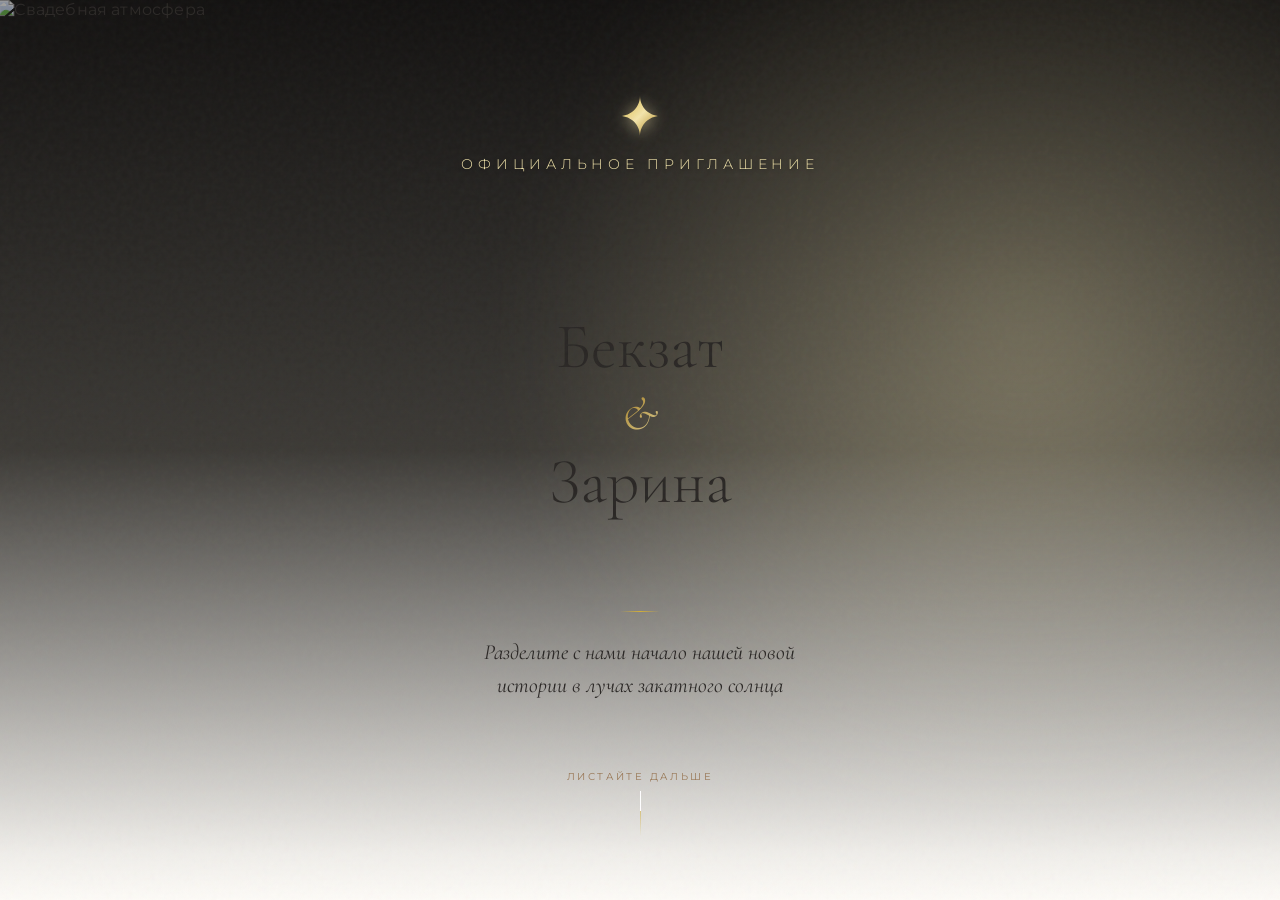
==== commit 6e27d8cd: "try2" ====
--- a/index.html
+++ b/index.html
@@ -2,102 +2,153 @@
 <html lang="ru">
 <head>
     <meta charset="UTF-8">
-    <meta name="viewport" content="width=device-width, initial-scale=1.0, maximum-scale=1.0, user-scalable=no, viewport-fit=cover">
-    <meta name="format-detection" content="telephone=no">
-    <meta name="theme-color" content="#F9F6F0">
-    <title>Александр & Екатерина | Свадебное приглашение</title>
-    <meta name="description" content="С трепетом и радостью приглашаем вас разделить с нами торжество нашей любви.">
+    <meta name="viewport" content="width=device-width, initial-scale=1.0, maximum-scale=1.0, user-scalable=no">
+    <title>Свадебное приглашение | Бекзат & Зарина</title>
     
     <link rel="preconnect" href="https://fonts.googleapis.com">
     <link rel="preconnect" href="https://fonts.gstatic.com" crossorigin>
-    <link href="https://fonts.googleapis.com/css2?family=Cormorant+Garamond:ital,wght@0,300;0,400;0,500;0,600;1,400;1,500&family=Montserrat:wght@200;300;400;500&display=swap" rel="stylesheet">
+    <link href="https://fonts.googleapis.com/css2?family=Cormorant+Garamond:ital,wght@0,300;0,400;0,500;1,300&family=Montserrat:wght@200;300;400&display=swap" rel="stylesheet">
     
     <link rel="stylesheet" href="css/style.css">
 </head>
 <body>
-    <main class="invitation-app">
-        
-        <section class="slide hero-slide" id="slide-1">
-            <div class="hero-background">
+
+    <div class="ambient-glow"></div>
+    <div class="grain-overlay"></div>
+
+    <main class="invitation-container">
+
+        <section class="slide hero-slide" id="welcome-slide">
+            <div class="hero-bg-wrapper">
                 <div class="hero-overlay"></div>
+                <img src="https://images.unsplash.com/photo-1519741497674-611481863552?auto=format&fit=crop&q=80&w=1000" alt="Свадебная атмосфера" class="hero-img">
             </div>
             
             <div class="slide-content hero-content">
-                <div class="welcome-wrapper reveal-text">
-                    <p class="welcome-phrase">С трепетом и радостью приглашаем вас на</p>
-                    <p class="wedding-theme">Торжество нашей любви</p>
+                <div class="ornament-top">
+                    <svg width="40" height="40" viewBox="0 0 40 40" fill="none" xmlns="http://www.w3.org/2000/svg">
+                        <path d="M20 0C20 11.0457 11.0457 20 0 20C11.0457 20 20 28.9543 20 40C20 28.9543 28.9543 20 40 20C28.9543 20 20 11.0457 20 0Z" fill="url(#gold-grad)"/>
+                        <defs>
+                            <linearGradient id="gold-grad" x1="0" y1="0" x2="40" y2="40" gradientUnits="userSpaceOnUse">
+                                <stop offset="0%" stop-color="#D4AF37"/>
+                                <stop offset="50%" stop-color="#F3E5AB"/>
+                                <stop offset="100%" stop-color="#AA7C11"/>
+                            </linearGradient>
+                        </defs>
+                    </svg>
                 </div>
                 
-                <h1 class="couple-names reveal-names">
-                    <span class="name">Александр</span>
-                    <span class="ampersand">&amp;</span>
-                    <span class="name">Екатерина</span>
+                <p class="hero-subtitle-top">Официальное приглашение</p>
+                
+                <h1 class="hero-names">
+                    <span class="name-fade">Бекзат</span>
+                    <span class="name-ampersand">&</span>
+                    <span class="name-fade">Зарина</span>
                 </h1>
                 
-                <div class="scroll-indicator fade-in">
-                    <span class="scroll-text">Листайте вниз</span>
-                    <div class="scroll-line">
-                        <div class="scroll-dot"></div>
+                <div class="hero-divider"></div>
+                
+                <p class="hero-tagline">Разделите с нами начало нашей новой истории в лучах закатного солнца</p>
+                
+                <div class="scroll-indicator">
+                    <p class="scroll-text">Листайте дальше</p>
+                    <div class="scroll-line"></div>
+                </div>
+            </div>
+        </section>
+
+        <section class="slide message-slide" id="invitation-slide">
+            <div class="slide-content message-content">
+                <div class="editorial-frame">
+                    <span class="frame-corner top-left"></span>
+                    <span class="frame-corner top-right"></span>
+                    <span class="frame-corner bottom-left"></span>
+                    <span class="frame-corner bottom-right"></span>
+                    
+                    <p class="editorial-caption">Дорогие близкие, друзья и родные!</p>
+                    
+                    <h2 class="section-title">Приглашение</h2>
+                    
+                    <div class="text-block">
+                        <p class="luxury-p">
+                            Жизнь измеряется моментами истинного счастья, проведенными в кругу тех, кто нам по-настоящему дорог. В этот особенный день мы хотим сказать друг другу заветные слова любви и верности.
+                        </p>
+                        <p class="luxury-p highlighted-text">
+                            Мы будем искренне рады, если вы станете свидетелями начала нашего совместного пути и разделите с нами этот незабываемый праздник гармонии, эстетики и душевного тепла.
+                        </p>
+                        <p class="luxury-p signature">
+                            С любовью, Бекзат и Зарина
+                        </p>
                     </div>
                 </div>
             </div>
         </section>
 
-        <section class="slide message-slide" id="slide-2">
-            <div class="slide-content">
-                <div class="glass-card slide-up">
-                    <div class="decorative-ornament top-ornament"></div>
-                    
-                    <h2 class="section-title">Дорогие родные и друзья!</h2>
-                    
-                    <div class="message-text">
-                        <p>В нашей жизни наступает особенный, волнующий момент. Мы стоим на пороге нового пути и хотим разделить это мгновение с теми, кто нам по-настоящему дорог.</p>
-                        <p>Ваше присутствие, искренние улыбки и теплые слова сделают наш праздник поистине незабываемым.</p>
-                        <p>Будем безмерно счастливы видеть вас рядом в день, когда мы скажем друг другу главное «Да».</p>
+        <section class="slide info-slide" id="details-slide">
+            <div class="slide-content info-content">
+                <h2 class="section-title small-title">Детали торжества</h2>
+                
+                <div class="luxury-card date-card">
+                    <div class="card-glow"></div>
+                    <p class="card-label">Дата проведения</p>
+                    <p class="card-main-val">25 июля 2026</p>
+                    <p class="card-sub-val">Суббота • Июль</p>
+                </div>
+
+                <div class="luxury-card-row">
+                    <div class="luxury-card half-card">
+                        <p class="card-label">Сбор гостей</p>
+                        <p class="card-time-val">15:30</p>
                     </div>
-                    
-                    <div class="signature">
-                        <p>С любовью,<br>Александр и Екатерина</p>
-                    </div>
-                    
-                    <div class="decorative-ornament bottom-ornament"></div>
-                </div>
-            </div>
-        </section>
-
-        <section class="slide details-slide" id="slide-3">
-            <div class="slide-content">
-                <h2 class="section-title fade-in">Детали торжества</h2>
-                
-                <div class="cards-container">
-                    <div class="info-card reveal-card">
-                        <div class="icon-wrapper">
-                            <svg width="24" height="24" viewBox="0 0 24 24" fill="none" stroke="currentColor" stroke-width="1.5" stroke-linecap="round" stroke-linejoin="round"><rect x="3" y="4" width="18" height="18" rx="2" ry="2"></rect><line x1="16" y1="2" x2="16" y2="6"></line><line x1="8" y1="2" x2="8" y2="6"></line><line x1="3" y1="10" x2="21" y2="10"></line></svg>
-                        </div>
-                        <h3 class="card-label">Когда</h3>
-                        <div class="card-data">
-                            <p class="data-primary">29 Августа 2026</p>
-                            <p class="data-secondary">Сбор гостей: 16:00</p>
-                            <p class="data-secondary">Начало церемонии: 17:00</p>
-                        </div>
-                    </div>
-
-                    <div class="info-card reveal-card delay-1">
-                        <div class="icon-wrapper">
-                            <svg width="24" height="24" viewBox="0 0 24 24" fill="none" stroke="currentColor" stroke-width="1.5" stroke-linecap="round" stroke-linejoin="round"><path d="M21 10c0 7-9 13-9 13s-9-6-9-13a9 9 0 0 1 18 0z"></path><circle cx="12" cy="10" r="3"></circle></svg>
-                        </div>
-                        <h3 class="card-label">Где</h3>
-                        <div class="card-data">
-                            <p class="data-primary">Резиденция «Royal Garden»</p>
-                            <p class="data-secondary">Панорамный зал</p>
-                            <p class="data-tertiary">г. Бишкек, ул. Элебесова, 150</p>
-                        </div>
+                    <div class="luxury-card half-card">
+                        <p class="card-label">Дресс-код</p>
+                        <p class="card-time-val-sub">Black Tie / Cocktail</p>
                     </div>
                 </div>
 
-                <div class="rsvp-footer fade-in">
-                    <p>Пожалуйста, подтвердите свое присутствие<br>до 10 августа 2026 года.</p>
+                <div class="luxury-card location-card">
+                    <p class="card-label">Место проведения</p>
+                    <h3 class="venue-name">Aksaray Grand Hall</h3>
+                    <p class="venue-address">г. Бишкек, ул. Токомбаева, 21/1</p>
+                    
+                    <a href="https://2gis.kg/bishkek/geo/70000001033906214/74.647604,42.855311" target="_blank" rel="noopener noreferrer" class="premium-btn">
+                        <span>Открыть в 2ГИС</span>
+                        <svg class="btn-icon" width="16" height="16" viewBox="0 0 24 24" fill="none" stroke="currentColor" stroke-width="1.5">
+                            <path d="M12 22s-8-4.5-8-11.8A8 8 0 0 1 12 2a8 8 0 0 1 8 8.2c0 7.3-8 11.8-8 11.8z"/>
+                            <circle cx="12" cy="10" r="3"/>
+                        </svg>
+                    </a>
                 </div>
+
+                <div class="countdown-wrapper">
+                    <p class="countdown-title">До торжества осталось</p>
+                    <div id="countdown" class="countdown-grid">
+                        <div class="countdown-item">
+                            <span class="time-num" id="days">00</span>
+                            <span class="time-label">дней</span>
+                        </div>
+                        <div class="countdown-divider">:</div>
+                        <div class="countdown-item">
+                            <span class="time-num" id="hours">00</span>
+                            <span class="time-label">часов</span>
+                        </div>
+                        <div class="countdown-divider">:</div>
+                        <div class="countdown-item">
+                            <span class="time-num" id="minutes">00</span>
+                            <span class="time-label">минут</span>
+                        </div>
+                        <div class="countdown-divider">:</div>
+                        <div class="countdown-item">
+                            <span class="time-num" id="seconds">00</span>
+                            <span class="time-label">секунд</span>
+                        </div>
+                    </div>
+                    <div id="countdown-message" class="countdown-expired-msg hidden">
+                        Этот особенный день уже наступил ❤️
+                    </div>
+                </div>
+                
+                <p class="footer-note">Ждем вас с нетерпением!</p>
             </div>
         </section>
 
--- a/css/style.css
+++ b/css/style.css
@@ -1,488 +1,601 @@
 /* ==========================================================================
-   LUXURY WEDDING INVITATION | CSS VARIABLES & DESIGN TOKENS
+   PREMIUM LUXURY WEDDING INVITATION ARCHETYPE (DIOR & CARTIER INSPIRED)
+   DESIGNED EXCLUSIVELY FOR SMARTPHONES (MOBILE FIRST PORTRAIT)
    ========================================================================== */
-   :root {
-    /* Color Palette - Quiet Luxury & Golden Hour */
-    --color-ivory: #FDFCF8;
-    --color-warm-white: #FAF6ED;
-    --color-champagne: #F2E8D5;
-    --color-sand: #E5D5BA;
+
+:root {
+    /* Luxury Light Color Palette */
+    --clr-ivory: #FDFBF7;
+    --clr-warm-white: #FAF6F0;
+    --clr-champagne: #F3EBDD;
+    --clr-cream: #FFFDF9;
+    --clr-beige: #EFE6D5;
     
-    --color-gold-light: #E8D9B8;
-    --color-gold-accent: #CBA573;
-    --color-gold-dark: #A37F4B;
+    /* Elegant Accents */
+    --clr-gold-light: #F3E5AB;
+    --clr-gold-metallic: #D4AF37;
+    --clr-gold-deep: #AA7C11;
+    --clr-bronze: #8C6239;
+    --clr-sand: #C2B280;
+    --clr-charcoal: #2A2725; /* Editorial Text Archetype */
     
-    --color-text-dark: #2A2826;
-    --color-text-medium: #5C5751;
-    --color-text-light: #8C867E;
-
-    /* Glassmorphism & Shadows */
-    --glass-bg: rgba(253, 252, 248, 0.75);
-    --glass-border: rgba(203, 165, 115, 0.25);
-    --shadow-soft: 0 12px 40px rgba(42, 40, 38, 0.04);
-    --shadow-inner: inset 0 0 0 1px rgba(255, 255, 255, 0.5);
-
-    /* Typography */
-    --font-display: 'Cormorant Garamond', serif;
-    --font-body: 'Montserrat', sans-serif;
-
-    /* Spacing & Layout */
-    --spacing-xs: 0.5rem;
-    --spacing-sm: 1rem;
-    --spacing-md: 1.5rem;
-    --spacing-lg: 2.5rem;
-    --spacing-xl: 4rem;
-
-    /* Transitions */
-    --ease-premium: cubic-bezier(0.25, 1, 0.35, 1);
-    --duration-fast: 0.4s;
-    --duration-medium: 0.8s;
-    --duration-slow: 1.2s;
-}
-
-/* ==========================================================================
-   RESET & BASE STYLES
-   ========================================================================== */
+    /* Typography Archetypes */
+    --font-serif: 'Cormorant Garamond', Georgia, serif;
+    --font-sans: 'Montserrat', Helvetica, sans-serif;
+    
+    /* Layout Variables */
+    --slide-height: 100vh;
+}
+
+/* 1. Reset & Global Base Settings */
 * {
+    box-sizing: border-box;
     margin: 0;
     padding: 0;
-    box-sizing: border-box;
     -webkit-tap-highlight-color: transparent;
 }
 
 html, body {
     width: 100%;
     height: 100%;
-    /* Prevent pull-to-refresh on mobile */
-    overscroll-behavior-y: none;
-    background-color: var(--color-ivory);
-}
-
-body {
-    font-family: var(--font-body);
-    color: var(--color-text-dark);
-    line-height: 1.6;
+    background-color: var(--clr-warm-white);
+    font-family: var(--font-sans);
+    color: var(--clr-charcoal);
+    overflow: hidden; /* Controlled smooth vertical presentation */
+    user-select: none;
     -webkit-font-smoothing: antialiased;
-    -moz-osx-font-smoothing: grayscale;
-    /* Optimize text rendering for luxury feel */
-    text-rendering: optimizeLegibility;
-}
-
-h1, h2, h3, h4, h5, h6 {
-    font-family: var(--font-display);
-    font-weight: 400;
-    margin: 0;
-}
-
-/* ==========================================================================
-   APP LAYOUT & SCROLL SNAP (MOBILE FIRST)
-   ========================================================================== */
-.invitation-app {
-    /* Use dvh for perfect mobile viewport height regardless of browser UI */
-    height: 100dvh;
-    width: 100%;
-    overflow-y: auto;
-    overflow-x: hidden;
-    /* Create the "slide" flip effect */
+}
+
+/* Luxury Film Grain Texture Layer */
+.grain-overlay {
+    position: fixed;
+    top: 0;
+    left: 0;
+    width: 100vw;
+    height: 100vh;
+    z-index: 99;
+    pointer-events: none;
+    opacity: 0.035;
+    background-image: url("data:image/svg+xml,%3Csvg viewBox='0 0 200 200' xmlns='http://www.w3.org/2000/svg'%3E%3Cfilter id='noise'%3E%3CfeTurbulence type='fractalNoise' baseFrequency='0.8' numOctaves='3' stitchTiles='stitch'/%3E%3C/filter%3E%3Crect width='100%25' height='100%25' filter='url(%23noise)'/%3E%3C/svg%3E");
+}
+
+/* Ambient Golden Hour Lighting Element */
+.ambient-glow {
+    position: fixed;
+    top: -20%;
+    right: -20%;
+    width: 80vw;
+    height: 80vw;
+    background: radial-gradient(circle, rgba(243,229,171,0.4) 0%, rgba(253,251,247,0) 70%);
+    z-index: 1;
+    pointer-events: none;
+    filter: blur(40px);
+}
+
+/* 2. Container Structure (Natural Vertical Book Spacing) */
+.invitation-container {
+    width: 100%;
+    height: 100%;
+    overflow-y: scroll;
     scroll-snap-type: y mandatory;
     scroll-behavior: smooth;
-    position: relative;
+    -webkit-overflow-scrolling: touch;
 }
 
 .slide {
-    height: 100dvh;
-    width: 100%;
+    width: 100%;
+    height: var(--slide-height);
+    height: calc(var(--vh, 1vh) * 100);
     scroll-snap-align: start;
     scroll-snap-stop: always;
     position: relative;
+    overflow: hidden;
+    display: flex;
+    justify-content: center;
+    align-items: center;
+    background-color: var(--clr-ivory);
+}
+
+.slide-content {
+    width: 100%;
+    height: 100%;
+    max-width: 480px; /* Golden Mobile Anchor */
+    padding: clamp(2rem, 8vw, 4rem) clamp(1.5rem, 6vw, 3rem);
     display: flex;
     flex-direction: column;
     justify-content: center;
     align-items: center;
-    overflow: hidden;
-}
-
-.slide-content {
     position: relative;
     z-index: 2;
-    width: 100%;
-    max-width: 480px; /* Constrain width on tablets/desktops */
-    padding: var(--spacing-md);
-    display: flex;
-    flex-direction: column;
-    align-items: center;
     text-align: center;
 }
 
 /* ==========================================================================
-   SLIDE 1: HERO / WELCOME
+   SLIDE 1 — WELCOME HERO ART DIRECTION
    ========================================================================== */
 .hero-slide {
-    background-color: var(--color-sand);
-}
-
-.hero-background {
+    background-color: #000; /* Rich base contrast anchor */
+}
+
+.hero-bg-wrapper {
     position: absolute;
     top: 0;
     left: 0;
     width: 100%;
     height: 100%;
-    /* Premium elegant background image placeholder */
-    background-image: url('https://images.unsplash.com/photo-1519225421980-715cb0215aed?q=80&w=1500&auto=format&fit=crop');
-    background-size: cover;
-    background-position: center;
     z-index: 1;
-    /* Slow scale animation for cinematic feel */
-    animation: slowZoom 20s infinite alternate linear;
-}
-
+}
+
+.hero-img {
+    width: 100%;
+    height: 100%;
+    object-fit: cover;
+    object-position: center;
+    transform: scale(1.02);
+    animation: luxuryPan 20s ease-in-out infinite alternate;
+}
+
+/* Luxury Golden Hour Gradient Filter Overlay */
 .hero-overlay {
     position: absolute;
     top: 0;
     left: 0;
     width: 100%;
     height: 100%;
-    /* Warm golden hour gradient overlay for text readability */
     background: linear-gradient(
-        to bottom,
-        rgba(253, 252, 248, 0.3) 0%,
-        rgba(253, 252, 248, 0.7) 40%,
-        rgba(253, 252, 248, 0.95) 100%
+        180deg, 
+        rgba(42, 39, 37, 0.45) 0%, 
+        rgba(239, 230, 213, 0.25) 50%, 
+        rgba(253, 251, 247, 0.95) 95%,
+        rgba(253, 251, 247, 1) 100%
     );
+    z-index: 2;
 }
 
 .hero-content {
     justify-content: space-between;
+    padding-top: clamp(4rem, 12vw, 6rem);
+    padding-bottom: clamp(2rem, 8vw, 4rem);
+}
+
+.ornament-top {
+    opacity: 0.9;
+    animation: fadeInGlow 2.5s cubic-bezier(0.25, 1, 0.5, 1) forwards;
+}
+
+.hero-subtitle-top {
+    font-family: var(--font-sans);
+    font-weight: 300;
+    font-size: clamp(0.7rem, 3vw, 0.85rem);
+    text-transform: uppercase;
+    letter-spacing: 0.35em;
+    color: var(--clr-gold-light);
+    text-shadow: 0 2px 4px rgba(0,0,0,0.3);
+    margin-top: 1rem;
+    margin-bottom: auto;
+}
+
+.hero-names {
+    font-family: var(--font-serif);
+    font-weight: 300;
+    font-size: clamp(2.8rem, 12vw, 4rem);
+    line-height: 1.15;
+    color: var(--clr-charcoal);
+    display: flex;
+    flex-direction: column;
+    align-items: center;
+    gap: 0.2rem;
+    margin: auto 0;
+}
+
+.name-fade {
+    opacity: 0;
+    animation: textReveal 2s cubic-bezier(0.25, 1, 0.5, 1) forwards;
+}
+
+.hero-names .name-fade:nth-child(3) {
+    animation-delay: 0.4s;
+}
+
+.name-ampersand {
+    font-family: var(--font-serif);
+    font-style: italic;
+    font-weight: 300;
+    font-size: clamp(2rem, 9vw, 3rem);
+    background: linear-gradient(135deg, var(--clr-gold-deep), var(--clr-gold-light));
+    -webkit-background-clip: text;
+    -webkit-text-fill-color: transparent;
+    opacity: 0.9;
+}
+
+.hero-divider {
+    width: 40px;
+    height: 1px;
+    background: linear-gradient(90deg, transparent, var(--clr-gold-metallic), transparent);
+    margin: 1.5rem auto;
+}
+
+.hero-tagline {
+    font-family: var(--font-serif);
+    font-style: italic;
+    font-weight: 400;
+    font-size: clamp(1.1rem, 4.5vw, 1.35rem);
+    line-height: 1.5;
+    color: var(--clr-charcoal);
+    max-width: 85%;
+    margin-bottom: auto;
+}
+
+/* Elegant Scroll down prompt */
+.scroll-indicator {
+    display: flex;
+    flex-direction: column;
+    align-items: center;
+    gap: 0.5rem;
+}
+
+.scroll-text {
+    font-family: var(--font-sans);
+    font-size: 0.65rem;
+    letter-spacing: 0.25em;
+    text-transform: uppercase;
+    color: var(--clr-bronze);
+    opacity: 0.8;
+}
+
+.scroll-line {
+    width: 1px;
+    height: 45px;
+    background: linear-gradient(to bottom, var(--clr-gold-metallic), transparent);
+    position: relative;
+    overflow: hidden;
+}
+
+.scroll-line::after {
+    content: '';
+    position: absolute;
+    top: 0;
+    left: 0;
+    width: 100%;
+    height: 20px;
+    background: white;
+    animation: scrollDrop 2.2s cubic-bezier(0.16, 1, 0.3, 1) infinite;
+}
+
+/* ==========================================================================
+   SLIDE 2 — INVITATION TEXT (HIGH END EDITORIAL MAGAZINE STYLE)
+   ========================================================================== */
+.message-slide {
+    background: radial-gradient(circle at center, var(--clr-cream) 0%, var(--clr-warm-white) 100%);
+}
+
+.editorial-frame {
+    width: 100%;
+    border: 1px solid rgba(212, 175, 55, 0.15);
+    padding: clamp(2rem, 8vw, 3rem) clamp(1rem, 5vw, 2rem);
+    position: relative;
+    background: rgba(255, 253, 249, 0.6);
+    backdrop-filter: blur(10px);
+    -webkit-backdrop-filter: blur(10px);
+    box-shadow: 0 20px 40px rgba(140, 98, 57, 0.03);
+}
+
+/* Luxury Corner Brackets */
+.frame-corner {
+    position: absolute;
+    width: 12px;
+    height: 12px;
+    border: 1px solid var(--clr-gold-metallic);
+}
+.top-left { top: -1px; left: -1px; border-right: none; border-bottom: none; }
+.top-right { top: -1px; right: -1px; border-left: none; border-bottom: none; }
+.bottom-left { bottom: -1px; left: -1px; border-right: none; border-top: none; }
+.bottom-right { bottom: -1px; right: -1px; border-left: none; border-top: none; }
+
+.editorial-caption {
+    font-family: var(--font-sans);
+    font-size: 0.7rem;
+    font-weight: 400;
+    letter-spacing: 0.2em;
+    text-transform: uppercase;
+    color: var(--clr-bronze);
+    margin-bottom: 1.5rem;
+}
+
+.section-title {
+    font-family: var(--font-serif);
+    font-weight: 300;
+    font-size: clamp(2.2rem, 9vw, 3rem);
+    color: var(--clr-charcoal);
+    margin-bottom: 2rem;
+    letter-spacing: 0.02em;
+}
+
+.text-block {
+    display: flex;
+    flex-direction: column;
+    gap: 1.5rem;
+}
+
+.luxury-p {
+    font-family: var(--font-serif);
+    font-size: clamp(1.05rem, 4.2vw, 1.25rem);
+    line-height: 1.65;
+    color: var(--clr-charcoal);
+    font-weight: 300;
+}
+
+.highlighted-text {
+    font-style: italic;
+    color: #4a423a;
+    padding: 0 0.5rem;
+}
+
+.signature {
+    font-family: var(--font-serif);
+    font-style: italic;
+    font-size: clamp(1.2rem, 5vw, 1.5rem);
+    margin-top: 2rem;
+    background: linear-gradient(135deg, var(--clr-charcoal), var(--clr-bronze));
+    -webkit-background-clip: text;
+    -webkit-text-fill-color: transparent;
+}
+
+/* ==========================================================================
+   SLIDE 3 — WEDDING INFORMATION (CLEAN APP INTERFACE)
+   ========================================================================== */
+.info-slide {
+    background-color: var(--clr-ivory);
+}
+
+.info-content {
+    justify-content: flex-start;
+    gap: 1rem;
+    overflow-y: auto;
+    -webkit-overflow-scrolling: touch;
+}
+
+.small-title {
+    margin-bottom: 0.5rem;
+    font-size: clamp(1.8rem, 7vw, 2.3rem);
+}
+
+/* Luxury Glassmorphism Custom Cards */
+.luxury-card {
+    width: 100%;
+    background: rgba(255, 253, 249, 0.7);
+    border: 1px solid rgba(212, 175, 55, 0.2);
+    border-radius: 12px;
+    padding: 1.25rem;
+    position: relative;
+    overflow: hidden;
+    box-shadow: 0 10px 30px rgba(140, 98, 57, 0.04);
+}
+
+.card-glow {
+    position: absolute;
+    top: 0;
+    left: 0;
+    width: 100%;
     height: 100%;
-    padding-top: 15vh;
-    padding-bottom: 8vh;
-}
-
-.welcome-wrapper {
+    background: linear-gradient(135deg, rgba(243,229,171,0.15) 0%, transparent 100%);
+    pointer-events: none;
+}
+
+.card-label {
+    font-family: var(--font-sans);
+    font-size: 0.65rem;
+    font-weight: 400;
+    letter-spacing: 0.15em;
+    text-transform: uppercase;
+    color: var(--clr-bronze);
+    margin-bottom: 0.4rem;
+}
+
+.card-main-val {
+    font-family: var(--font-serif);
+    font-size: clamp(1.6rem, 6vw, 2rem);
+    color: var(--clr-charcoal);
+    font-weight: 400;
+}
+
+.card-sub-val {
+    font-family: var(--font-sans);
+    font-weight: 300;
+    font-size: 0.75rem;
+    color: #7a7268;
+    margin-top: 0.25rem;
+    letter-spacing: 0.05em;
+}
+
+/* Two columns row adaptation for small elements */
+.luxury-card-row {
+    width: 100%;
+    display: flex;
+    gap: 1rem;
+}
+
+.half-card {
+    flex: 1;
     display: flex;
     flex-direction: column;
-    gap: var(--spacing-xs);
-}
-
-.welcome-phrase {
+    justify-content: center;
+    align-items: center;
+}
+
+.card-time-val {
+    font-family: var(--font-serif);
+    font-size: 1.6rem;
+    color: var(--clr-charcoal);
+}
+
+.card-time-val-sub {
+    font-family: var(--font-sans);
     font-size: 0.75rem;
+    font-weight: 400;
+    color: var(--clr-charcoal);
+    margin-top: 0.35rem;
+}
+
+/* Location Card Settings */
+.location-card {
+    display: flex;
+    flex-direction: column;
+    align-items: center;
+    gap: 0.35rem;
+    padding: 1.5rem 1.25rem;
+}
+
+.venue-name {
+    font-family: var(--font-serif);
+    font-size: clamp(1.4rem, 5.5vw, 1.75rem);
+    font-weight: 400;
+    color: var(--clr-charcoal);
+}
+
+.venue-address {
+    font-family: var(--font-sans);
+    font-size: 0.8rem;
+    font-weight: 300;
+    color: #6e665e;
+    margin-bottom: 0.75rem;
+}
+
+/* High-End Premium Call To Action Button */
+.premium-btn {
+    display: inline-flex;
+    align-items: center;
+    justify-content: center;
+    gap: 0.5rem;
+    background: linear-gradient(135deg, #efe6d5 0%, #dfd5c2 100%);
+    border: 1px solid rgba(170, 124, 17, 0.3);
+    border-radius: 4px;
+    color: var(--clr-charcoal);
+    font-family: var(--font-sans);
+    font-size: 0.75rem;
+    font-weight: 400;
     text-transform: uppercase;
     letter-spacing: 0.15em;
-    color: var(--color-text-medium);
-    font-weight: 300;
-}
-
-.wedding-theme {
-    font-family: var(--font-display);
+    padding: 0.85rem 2rem;
+    text-decoration: none;
+    transition: all 0.3s cubic-bezier(0.16, 1, 0.3, 1);
+    box-shadow: 0 4px 15px rgba(140, 98, 57, 0.08);
+    width: 100%;
+}
+
+.premium-btn:active {
+    transform: scale(0.98);
+    background: linear-gradient(135deg, #dfd5c2 0%, #efe6d5 100%);
+    box-shadow: 0 2px 8px rgba(140, 98, 57, 0.12);
+}
+
+.btn-icon {
+    color: var(--clr-gold-deep);
+}
+
+/* Countdown Visual Architecture */
+.countdown-wrapper {
+    width: 100%;
+    margin-top: 0.5rem;
+    padding: 0.5rem 0;
+}
+
+.countdown-title {
+    font-family: var(--font-sans);
+    font-size: 0.65rem;
+    letter-spacing: 0.2em;
+    text-transform: uppercase;
+    color: var(--clr-bronze);
+    margin-bottom: 0.75rem;
+}
+
+.countdown-grid {
+    display: flex;
+    justify-content: center;
+    align-items: center;
+    gap: 0.5rem;
+}
+
+.countdown-item {
+    display: flex;
+    flex-direction: column;
+    align-items: center;
+    min-width: 55px;
+}
+
+.time-num {
+    font-family: var(--font-serif);
+    font-size: clamp(1.5rem, 5.5vw, 1.85rem);
+    font-weight: 300;
+    color: var(--clr-charcoal);
+}
+
+.time-label {
+    font-family: var(--font-sans);
+    font-size: 0.55rem;
+    text-transform: uppercase;
+    letter-spacing: 0.05em;
+    color: #8c8378;
+    margin-top: -2px;
+}
+
+.countdown-divider {
+    font-family: var(--font-serif);
     font-size: 1.5rem;
+    font-weight: 300;
+    color: var(--clr-gold-metallic);
+    margin-bottom: 12px;
+}
+
+.countdown-expired-msg {
+    font-family: var(--font-serif);
     font-style: italic;
-    color: var(--color-gold-dark);
-}
-
-.couple-names {
-    display: flex;
-    flex-direction: column;
-    align-items: center;
-    gap: 0.5rem;
-    font-size: clamp(3.5rem, 15vw, 5rem);
-    line-height: 1;
-    color: var(--color-text-dark);
-    margin-top: -5vh;
-}
-
-.couple-names .name {
-    display: block;
-}
-
-.couple-names .ampersand {
-    font-size: clamp(2rem, 8vw, 3rem);
-    color: var(--color-gold-accent);
+    font-size: 1.15rem;
+    color: var(--clr-gold-deep);
+    margin-top: 0.5rem;
+    animation: fadeInGlow 1.5s ease-out;
+}
+
+.hidden {
+    display: none !important;
+}
+
+.footer-note {
+    font-family: var(--font-serif);
     font-style: italic;
-    font-weight: 300;
-}
-
-.scroll-indicator {
-    display: flex;
-    flex-direction: column;
-    align-items: center;
-    gap: var(--spacing-sm);
-    opacity: 0.8;
-}
-
-.scroll-text {
-    font-size: 0.65rem;
-    text-transform: uppercase;
-    letter-spacing: 0.2em;
-    color: var(--color-text-light);
-}
-
-.scroll-line {
-    width: 1px;
-    height: 60px;
-    background-color: var(--color-gold-light);
-    position: relative;
-    overflow: hidden;
-}
-
-.scroll-dot {
-    width: 3px;
-    height: 15px;
-    background-color: var(--color-gold-dark);
-    position: absolute;
-    top: 0;
-    left: -1px;
-    border-radius: 2px;
-    animation: scrollDown 2s infinite var(--ease-premium);
+    font-size: 1rem;
+    color: var(--clr-sand);
+    margin-top: auto;
+    padding-top: 0.75rem;
 }
 
 /* ==========================================================================
-   SLIDE 2: INVITATION MESSAGE
+   ADVANCED KINETIC ANIMATIONS (PERFORMANCE ORIENTED)
    ========================================================================== */
-.message-slide {
-    background-color: var(--color-warm-white);
-    background-image: 
-        radial-gradient(circle at 50% 0%, rgba(203, 165, 115, 0.05) 0%, transparent 50%),
-        radial-gradient(circle at 50% 100%, rgba(203, 165, 115, 0.08) 0%, transparent 50%);
-}
-
-.glass-card {
-    background: var(--glass-bg);
-    backdrop-filter: blur(16px);
-    -webkit-backdrop-filter: blur(16px);
-    border: 1px solid var(--glass-border);
-    border-radius: 24px;
-    padding: var(--spacing-xl) var(--spacing-md);
-    box-shadow: var(--shadow-soft), var(--shadow-inner);
-    width: 100%;
-    position: relative;
-}
-
-.decorative-ornament {
-    width: 40px;
-    height: 1px;
-    background: var(--color-gold-accent);
-    margin: 0 auto;
-    position: relative;
-}
-
-.decorative-ornament::before {
-    content: '';
-    position: absolute;
-    top: 50%;
-    left: 50%;
-    transform: translate(-50%, -50%) rotate(45deg);
-    width: 6px;
-    height: 6px;
-    border: 1px solid var(--color-gold-accent);
-    background-color: var(--color-ivory);
-}
-
-.top-ornament { margin-bottom: var(--spacing-lg); }
-.bottom-ornament { margin-top: var(--spacing-lg); }
-
-.section-title {
-    font-size: 2rem;
-    color: var(--color-gold-dark);
-    margin-bottom: var(--spacing-md);
-    font-style: italic;
-}
-
-.message-text {
-    display: flex;
-    flex-direction: column;
-    gap: var(--spacing-sm);
-}
-
-.message-text p {
-    font-size: 0.9rem;
-    color: var(--color-text-medium);
-    font-weight: 300;
-    line-height: 1.8;
-}
-
-.signature {
-    margin-top: var(--spacing-lg);
-    font-family: var(--font-display);
-    font-size: 1.25rem;
-    font-style: italic;
-    color: var(--color-text-dark);
-    line-height: 1.4;
-}
-
-/* ==========================================================================
-   SLIDE 3: DETAILS
-   ========================================================================== */
-.details-slide {
-    background-color: var(--color-ivory);
-}
-
-.details-slide .section-title {
-    margin-bottom: var(--spacing-xl);
-}
-
-.cards-container {
-    display: flex;
-    flex-direction: column;
-    gap: var(--spacing-md);
-    width: 100%;
-}
-
-.info-card {
-    background: var(--color-warm-white);
-    border: 1px solid rgba(203, 165, 115, 0.15);
-    border-radius: 16px;
-    padding: var(--spacing-lg) var(--spacing-md);
-    display: flex;
-    flex-direction: column;
-    align-items: center;
-    transition: transform var(--duration-fast) var(--ease-premium), 
-                box-shadow var(--duration-fast) var(--ease-premium);
-}
-
-.info-card:active {
-    transform: scale(0.98);
-}
-
-.icon-wrapper {
-    color: var(--color-gold-accent);
-    margin-bottom: var(--spacing-sm);
-}
-
-.card-label {
-    font-size: 1.2rem;
-    font-style: italic;
-    color: var(--color-gold-dark);
-    margin-bottom: var(--spacing-sm);
-    letter-spacing: 0.05em;
-}
-
-.card-data {
-    display: flex;
-    flex-direction: column;
-    gap: 0.25rem;
-}
-
-.data-primary {
-    font-family: var(--font-display);
-    font-size: 1.5rem;
-    color: var(--color-text-dark);
-    margin-bottom: 0.25rem;
-}
-
-.data-secondary, .data-tertiary {
-    font-size: 0.85rem;
-    font-weight: 300;
-    color: var(--color-text-medium);
-}
-
-.rsvp-footer {
-    margin-top: var(--spacing-xl);
-    font-size: 0.8rem;
-    font-weight: 300;
-    color: var(--color-text-light);
-    letter-spacing: 0.05em;
-    line-height: 1.6;
-    border-top: 1px solid var(--color-gold-light);
-    padding-top: var(--spacing-md);
-    width: 80%;
-}
-
-/* ==========================================================================
-   ANIMATIONS & TRANSITIONS (CSS-Driven)
-   ========================================================================== */
-
-/* Keyframes */
-@keyframes slowZoom {
-    0% { transform: scale(1); }
-    100% { transform: scale(1.1); }
-}
-
-@keyframes scrollDown {
-    0% { top: -15px; opacity: 0; }
-    30% { opacity: 1; }
-    70% { opacity: 1; }
-    100% { top: 60px; opacity: 0; }
-}
-
-/* Base states for JS Intersection Observer */
-.reveal-text, .reveal-names, .slide-up, .fade-in, .reveal-card {
-    opacity: 0;
-    will-change: opacity, transform;
-}
-
-.reveal-text { transform: translateY(20px); }
-.reveal-names { transform: translateY(30px) scale(0.95); }
-.slide-up { transform: translateY(40px); }
-.fade-in { transform: translateY(10px); }
-.reveal-card { transform: translateY(30px); }
-
-/* Active states applied via JavaScript */
-.is-visible.reveal-text {
-    opacity: 1;
-    transform: translateY(0);
-    transition: opacity var(--duration-medium) var(--ease-premium), 
-                transform var(--duration-medium) var(--ease-premium);
-}
-
-.is-visible.reveal-names {
-    opacity: 1;
-    transform: translateY(0) scale(1);
-    transition: opacity var(--duration-slow) var(--ease-premium) 0.2s, 
-                transform var(--duration-slow) var(--ease-premium) 0.2s;
-}
-
-.is-visible.slide-up {
-    opacity: 1;
-    transform: translateY(0);
-    transition: opacity var(--duration-slow) var(--ease-premium), 
-                transform var(--duration-slow) var(--ease-premium);
-}
-
-.is-visible.fade-in {
-    opacity: 1;
-    transform: translateY(0);
-    transition: opacity var(--duration-medium) var(--ease-premium) 0.4s, 
-                transform var(--duration-medium) var(--ease-premium) 0.4s;
-}
-
-.is-visible.reveal-card {
-    opacity: 1;
-    transform: translateY(0);
-    transition: opacity var(--duration-medium) var(--ease-premium), 
-                transform var(--duration-medium) var(--ease-premium);
-}
-
-.delay-1 { transition-delay: 0.2s !important; }
-
-/* Fallback for disabled JavaScript */
-noscript .reveal-text,
-noscript .reveal-names,
-noscript .slide-up,
-noscript .fade-in,
-noscript .reveal-card {
-    opacity: 1;
-    transform: none;
-}
-
-/* ==========================================================================
-   DESKTOP ADAPTATION (Secondary Priority)
-   ========================================================================== */
-@media (min-width: 768px) {
-    .invitation-app {
-        /* On desktop, center the mobile view like an app */
-        display: flex;
-        flex-direction: column;
-        align-items: center;
-        background-color: #1A1A1A; /* Dark backdrop for desktop */
-    }
-    
-    .slide {
-        max-width: 480px;
-        background-color: var(--color-ivory);
-        box-shadow: 0 0 50px rgba(0,0,0,0.5);
-    }
-    
-    .hero-slide {
-        background-color: var(--color-sand);
-    }
+@keyframes luxuryPan {
+    0% { transform: scale(1.02) cubic-bezier(0.25, 0.46, 0.45, 0.94) translate(0, 0); }
+    100% { transform: scale(1.08) cubic-bezier(0.25, 0.46, 0.45, 0.94) translate(-1%, -1%); }
+}
+
+@keyframes textReveal {
+    0% { opacity: 0; transform: translateY(20px); filter: blur(5px); }
+    100% { opacity: 1; transform: translateY(0); filter: blur(0); }
+}
+
+@keyframes fadeInGlow {
+    0% { opacity: 0; filter: drop-shadow(0 0 0px rgba(255,255,255,0)); }
+    100% { opacity: 1; filter: drop-shadow(0 2px 8px rgba(243,229,171,0.6)); }
+}
+
+@keyframes scrollDrop {
+    0% { top: -20px; }
+    50% { top: 45px; }
+    100% { top: 45px; }
+}
+
+/* Dynamic Entrance Interactions via CSS Intersections if applied */
+.reveal-visible {
+    opacity: 1 !important;
+    transform: translateY(0) !important;
+    transition: opacity 1.2s ease, transform 1.2s cubic-bezier(0.16, 1, 0.3, 1);
 }
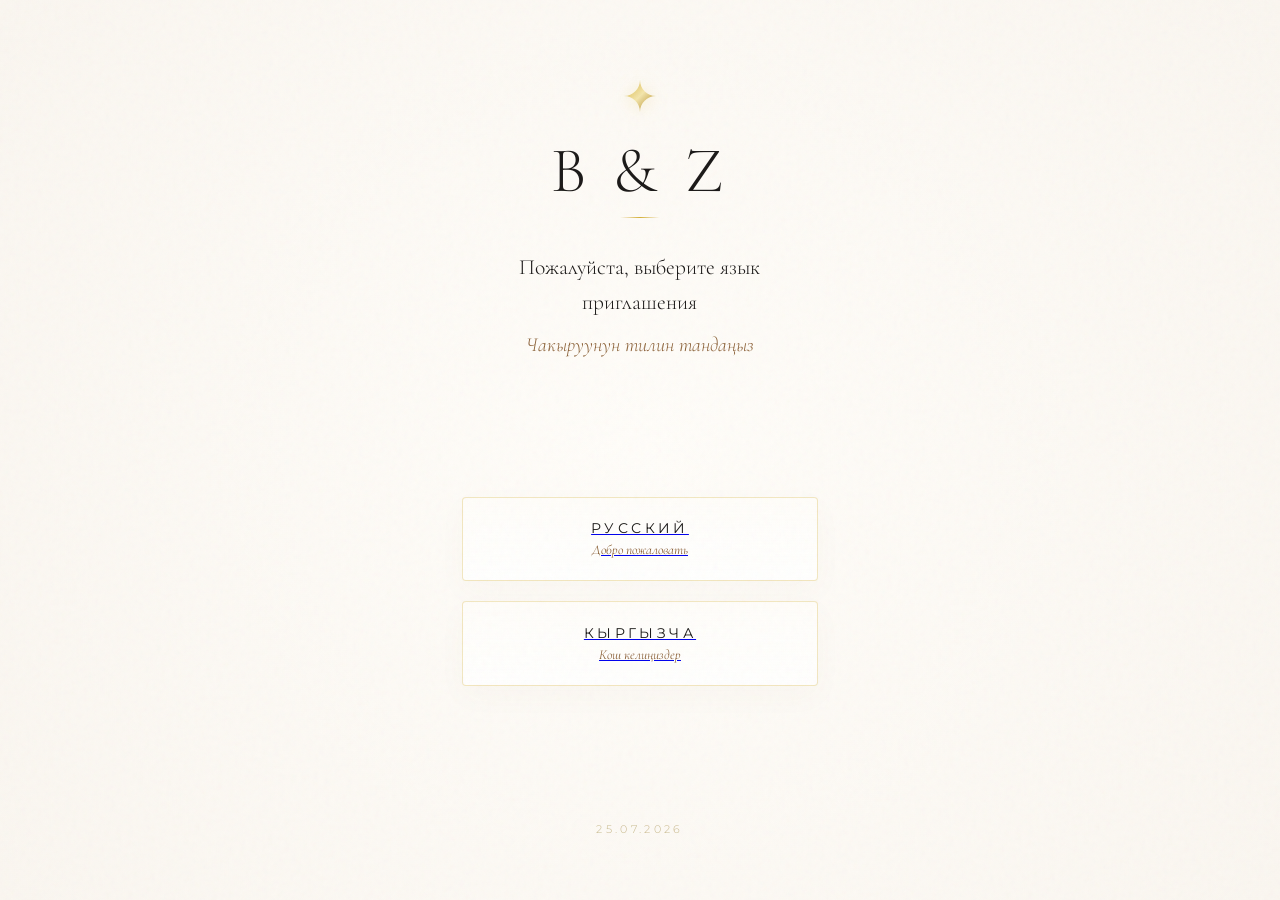
==== commit 1fd0796c: "final" ====
--- a/index.html
+++ b/index.html
@@ -3,157 +3,59 @@
 <head>
     <meta charset="UTF-8">
     <meta name="viewport" content="width=device-width, initial-scale=1.0, maximum-scale=1.0, user-scalable=no">
-    <title>Свадебное приглашение | Бекзат & Зарина</title>
+    <title>Бекзат & Зарина | Выбор языка / Тилди тандоо</title>
     
     <link rel="preconnect" href="https://fonts.googleapis.com">
     <link rel="preconnect" href="https://fonts.gstatic.com" crossorigin>
     <link href="https://fonts.googleapis.com/css2?family=Cormorant+Garamond:ital,wght@0,300;0,400;0,500;1,300&family=Montserrat:wght@200;300;400&display=swap" rel="stylesheet">
     
-    <link rel="stylesheet" href="css/style.css">
+    <link rel="stylesheet" href="css/main.css">
 </head>
 <body>
 
     <div class="ambient-glow"></div>
     <div class="grain-overlay"></div>
 
-    <main class="invitation-container">
+    <main class="lang-container">
+        <div class="lang-content">
+            
+            <div class="lang-ornament">
+                <svg width="32" height="32" viewBox="0 0 40 40" fill="none" xmlns="http://www.w3.org/2000/svg">
+                    <path d="M20 0C20 11.0457 11.0457 20 0 20C11.0457 20 20 28.9543 20 40C20 28.9543 28.9543 20 40 20C28.9543 20 20 11.0457 20 0Z" fill="url(#gold-grad-lang)"/>
+                    <defs>
+                        <linearGradient id="gold-grad-lang" x1="0" y1="0" x2="40" y2="40" gradientUnits="userSpaceOnUse">
+                            <stop offset="0%" stop-color="#D4AF37"/>
+                            <stop offset="50%" stop-color="#F3E5AB"/>
+                            <stop offset="100%" stop-color="#AA7C11"/>
+                        </linearGradient>
+                    </defs>
+                </svg>
+            </div>
 
-        <section class="slide hero-slide" id="welcome-slide">
-            <div class="hero-bg-wrapper">
-                <div class="hero-overlay"></div>
-                <img src="https://images.unsplash.com/photo-1519741497674-611481863552?auto=format&fit=crop&q=80&w=1000" alt="Свадебная атмосфера" class="hero-img">
+            <h1 class="lang-title">B & Z</h1>
+            
+            <div class="lang-divider"></div>
+            
+            <p class="lang-subtitle">Пожалуйста, выберите язык приглашения<br><span class="kg-sub-text">Чакыруунун тилин тандаңыз</span></p>
+
+            <div class="lang-buttons-group">
+                <a href="ru.html" class="lang-btn">
+                    <span class="lang-text-main">Русский</span>
+                    <span class="lang-text-sub">Добро пожаловать</span>
+                </a>
+                
+                <a href="kg.html" class="lang-btn">
+                    <span class="lang-text-main">Кыргызча</span>
+                    <span class="lang-text-sub">Кош келиңиздер</span>
+                </a>
             </div>
-            
-            <div class="slide-content hero-content">
-                <div class="ornament-top">
-                    <svg width="40" height="40" viewBox="0 0 40 40" fill="none" xmlns="http://www.w3.org/2000/svg">
-                        <path d="M20 0C20 11.0457 11.0457 20 0 20C11.0457 20 20 28.9543 20 40C20 28.9543 28.9543 20 40 20C28.9543 20 20 11.0457 20 0Z" fill="url(#gold-grad)"/>
-                        <defs>
-                            <linearGradient id="gold-grad" x1="0" y1="0" x2="40" y2="40" gradientUnits="userSpaceOnUse">
-                                <stop offset="0%" stop-color="#D4AF37"/>
-                                <stop offset="50%" stop-color="#F3E5AB"/>
-                                <stop offset="100%" stop-color="#AA7C11"/>
-                            </linearGradient>
-                        </defs>
-                    </svg>
-                </div>
-                
-                <p class="hero-subtitle-top">Официальное приглашение</p>
-                
-                <h1 class="hero-names">
-                    <span class="name-fade">Бекзат</span>
-                    <span class="name-ampersand">&</span>
-                    <span class="name-fade">Зарина</span>
-                </h1>
-                
-                <div class="hero-divider"></div>
-                
-                <p class="hero-tagline">Разделите с нами начало нашей новой истории в лучах закатного солнца</p>
-                
-                <div class="scroll-indicator">
-                    <p class="scroll-text">Листайте дальше</p>
-                    <div class="scroll-line"></div>
-                </div>
-            </div>
-        </section>
 
-        <section class="slide message-slide" id="invitation-slide">
-            <div class="slide-content message-content">
-                <div class="editorial-frame">
-                    <span class="frame-corner top-left"></span>
-                    <span class="frame-corner top-right"></span>
-                    <span class="frame-corner bottom-left"></span>
-                    <span class="frame-corner bottom-right"></span>
-                    
-                    <p class="editorial-caption">Дорогие близкие, друзья и родные!</p>
-                    
-                    <h2 class="section-title">Приглашение</h2>
-                    
-                    <div class="text-block">
-                        <p class="luxury-p">
-                            Жизнь измеряется моментами истинного счастья, проведенными в кругу тех, кто нам по-настоящему дорог. В этот особенный день мы хотим сказать друг другу заветные слова любви и верности.
-                        </p>
-                        <p class="luxury-p highlighted-text">
-                            Мы будем искренне рады, если вы станете свидетелями начала нашего совместного пути и разделите с нами этот незабываемый праздник гармонии, эстетики и душевного тепла.
-                        </p>
-                        <p class="luxury-p signature">
-                            С любовью, Бекзат и Зарина
-                        </p>
-                    </div>
-                </div>
-            </div>
-        </section>
+            <footer class="lang-footer">
+                25.07.2026
+            </footer>
 
-        <section class="slide info-slide" id="details-slide">
-            <div class="slide-content info-content">
-                <h2 class="section-title small-title">Детали торжества</h2>
-                
-                <div class="luxury-card date-card">
-                    <div class="card-glow"></div>
-                    <p class="card-label">Дата проведения</p>
-                    <p class="card-main-val">25 июля 2026</p>
-                    <p class="card-sub-val">Суббота • Июль</p>
-                </div>
-
-                <div class="luxury-card-row">
-                    <div class="luxury-card half-card">
-                        <p class="card-label">Сбор гостей</p>
-                        <p class="card-time-val">15:30</p>
-                    </div>
-                    <div class="luxury-card half-card">
-                        <p class="card-label">Дресс-код</p>
-                        <p class="card-time-val-sub">Black Tie / Cocktail</p>
-                    </div>
-                </div>
-
-                <div class="luxury-card location-card">
-                    <p class="card-label">Место проведения</p>
-                    <h3 class="venue-name">Aksaray Grand Hall</h3>
-                    <p class="venue-address">г. Бишкек, ул. Токомбаева, 21/1</p>
-                    
-                    <a href="https://2gis.kg/bishkek/geo/70000001033906214/74.647604,42.855311" target="_blank" rel="noopener noreferrer" class="premium-btn">
-                        <span>Открыть в 2ГИС</span>
-                        <svg class="btn-icon" width="16" height="16" viewBox="0 0 24 24" fill="none" stroke="currentColor" stroke-width="1.5">
-                            <path d="M12 22s-8-4.5-8-11.8A8 8 0 0 1 12 2a8 8 0 0 1 8 8.2c0 7.3-8 11.8-8 11.8z"/>
-                            <circle cx="12" cy="10" r="3"/>
-                        </svg>
-                    </a>
-                </div>
-
-                <div class="countdown-wrapper">
-                    <p class="countdown-title">До торжества осталось</p>
-                    <div id="countdown" class="countdown-grid">
-                        <div class="countdown-item">
-                            <span class="time-num" id="days">00</span>
-                            <span class="time-label">дней</span>
-                        </div>
-                        <div class="countdown-divider">:</div>
-                        <div class="countdown-item">
-                            <span class="time-num" id="hours">00</span>
-                            <span class="time-label">часов</span>
-                        </div>
-                        <div class="countdown-divider">:</div>
-                        <div class="countdown-item">
-                            <span class="time-num" id="minutes">00</span>
-                            <span class="time-label">минут</span>
-                        </div>
-                        <div class="countdown-divider">:</div>
-                        <div class="countdown-item">
-                            <span class="time-num" id="seconds">00</span>
-                            <span class="time-label">секунд</span>
-                        </div>
-                    </div>
-                    <div id="countdown-message" class="countdown-expired-msg hidden">
-                        Этот особенный день уже наступил ❤️
-                    </div>
-                </div>
-                
-                <p class="footer-note">Ждем вас с нетерпением!</p>
-            </div>
-        </section>
-
+        </div>
     </main>
 
-    <script src="js/main.js"></script>
 </body>
 </html>
--- a/css/main.css
+++ b/css/main.css
@@ -0,0 +1,699 @@
+/* ==========================================================================
+   PREMIUM LUXURY WEDDING INVITATION ARCHETYPE (DIOR & CARTIER INSPIRED)
+   DESIGNED EXCLUSIVELY FOR SMARTPHONES (MOBILE FIRST PORTRAIT)
+   ========================================================================== */
+
+:root {
+    /* Luxury Light Color Palette */
+    --clr-ivory: #FDFBF7;
+    --clr-warm-white: #FAF6F0;
+    --clr-champagne: #F3EBDD;
+    --clr-cream: #FFFDF9;
+    --clr-beige: #EFE6D5;
+    
+    /* Elegant Accents */
+    --clr-gold-light: #F3E5AB;
+    --clr-gold-metallic: #D4AF37;
+    --clr-gold-deep: #AA7C11;
+    --clr-bronze: #8C6239;
+    --clr-sand: #C2B280;
+    --clr-charcoal: #1A1817; /* Deep Premium Charcoal (Strictly NO Blue) */
+    
+    /* Typography Archetypes */
+    --font-serif: 'Cormorant Garamond', Georgia, serif;
+    --font-sans: 'Montserrat', Helvetica, sans-serif;
+    
+    /* Layout Variables */
+    --slide-height: 100vh;
+}
+
+/* 1. Reset & Global Base Settings */
+* {
+    box-sizing: border-box;
+    margin: 0;
+    padding: 0;
+    -webkit-tap-highlight-color: transparent;
+}
+
+html, body {
+    width: 100%;
+    height: 100%;
+    background-color: var(--clr-warm-white);
+    font-family: var(--font-sans);
+    color: var(--clr-charcoal);
+    overflow: hidden; 
+    user-select: none;
+    -webkit-font-smoothing: antialiased;
+}
+
+/* Absolute Link Reset to completely kill native browser blue */
+a, a:linear, a:visited, a:hover, a:active {
+    color: var(--clr-charcoal) !important;
+    text-decoration: none !important;
+}
+
+/* Luxury Film Grain Texture Layer */
+.grain-overlay {
+    position: fixed;
+    top: 0;
+    left: 0;
+    width: 100vw;
+    height: 100vh;
+    z-index: 99;
+    pointer-events: none;
+    opacity: 0.035;
+    background-image: url("data:image/svg+xml,%3Csvg viewBox='0 0 200 200' xmlns='http://www.w3.org/2000/svg'%3E%3Cfilter id='noise'%3E%3CfeTurbulence type='fractalNoise' baseFrequency='0.8' numOctaves='3' stitchTiles='stitch'/%3E%3C/filter%3E%3Crect width='100%25' height='100%25' filter='url(%23noise)'/%3E%3C/svg%3E");
+}
+
+/* Ambient Golden Hour Lighting Element */
+.ambient-glow {
+    position: fixed;
+    top: -20%;
+    right: -20%;
+    width: 80vw;
+    height: 80vw;
+    background: radial-gradient(circle, rgba(243,229,171,0.4) 0%, rgba(253,251,247,0) 70%);
+    z-index: 1;
+    pointer-events: none;
+    filter: blur(40px);
+}
+
+/* 2. Language Selection Screen (Editorial Luxury Overhaul) */
+.lang-container {
+    width: 100%;
+    height: 100vh;
+    height: calc(var(--vh, 1vh) * 100);
+    display: flex;
+    justify-content: center;
+    align-items: center;
+    background: radial-gradient(circle at 50% 50%, var(--clr-cream) 0%, var(--clr-warm-white) 100%);
+    position: relative;
+    z-index: 5;
+}
+
+.lang-content {
+    width: 100%;
+    max-width: 420px;
+    height: 100%;
+    padding: clamp(3rem, 10vw, 5rem) 2rem clamp(2rem, 8vw, 4rem);
+    display: flex;
+    flex-direction: column;
+    align-items: center;
+    text-align: center;
+    justify-content: space-between;
+}
+
+.lang-ornament {
+    opacity: 0.85;
+    animation: fadeInGlow 2.5s ease-out forwards;
+}
+
+.lang-title {
+    font-family: var(--font-serif);
+    font-weight: 300;
+    font-size: clamp(3rem, 12vw, 4rem);
+    letter-spacing: 0.1em;
+    color: var(--clr-charcoal);
+    margin-top: 1rem;
+    margin-bottom: 0.5rem;
+}
+
+.lang-divider {
+    width: 40px;
+    height: 1px;
+    background: linear-gradient(90deg, transparent, var(--clr-gold-metallic), transparent);
+    margin-bottom: 2rem;
+}
+
+.lang-subtitle {
+    font-family: var(--font-serif);
+    font-size: clamp(1.1rem, 4.8vw, 1.35rem);
+    line-height: 1.6;
+    color: var(--clr-charcoal);
+    font-weight: 300;
+    max-width: 90%;
+}
+
+.kg-sub-text {
+    font-style: italic;
+    color: var(--clr-bronze);
+    font-size: clamp(1rem, 4.2vw, 1.25rem);
+    display: block;
+    margin-top: 0.6rem;
+}
+
+/* Premium Stacked Buttons Group — Dior Boutique Style */
+.lang-buttons-group {
+    width: 100%;
+    display: flex;
+    flex-direction: column;
+    gap: 1.25rem;
+    margin-top: auto;
+    margin-bottom: auto;
+}
+
+.lang-btn {
+    width: 100%;
+    display: flex;
+    flex-direction: column;
+    align-items: center;
+    justify-content: center;
+    padding: 1.4rem 1.5rem;
+    background: linear-gradient(180deg, var(--clr-cream) 0%, rgba(255,255,255,0.8) 100%);
+    border: 1px solid rgba(212, 175, 55, 0.3);
+    border-radius: 4px; /* Crisp high-end editorial corners */
+    transition: all 0.4s cubic-bezier(0.16, 1, 0.3, 1);
+    box-shadow: 0 10px 30px rgba(140, 98, 57, 0.03);
+    backdrop-filter: blur(10px);
+    -webkit-backdrop-filter: blur(10px);
+    position: relative;
+}
+
+.lang-btn:active {
+    transform: scale(0.98);
+    border-color: var(--clr-gold-deep);
+    background: var(--clr-champagne);
+    box-shadow: 0 4px 12px rgba(140, 98, 57, 0.08);
+}
+
+.lang-text-main {
+    font-family: var(--font-sans);
+    font-size: 0.85rem;
+    font-weight: 400;
+    text-transform: uppercase;
+    letter-spacing: 0.25em;
+    color: var(--clr-charcoal) !important; /* Hard override */
+    margin-bottom: 0.3rem;
+}
+
+.lang-text-sub {
+    font-family: var(--font-serif);
+    font-style: italic;
+    font-size: 0.85rem;
+    color: var(--clr-bronze) !important; /* Hard override */
+}
+
+.lang-footer {
+    font-family: var(--font-sans);
+    font-size: 0.7rem;
+    font-weight: 300;
+    letter-spacing: 0.3em;
+    color: var(--clr-sand);
+    opacity: 0.9;
+}
+
+/* ==========================================================================
+   MAIN INVITATION PAGES SLIDES LAYOUT
+   ========================================================================== */
+.invitation-container {
+    width: 100%;
+    height: 100%;
+    overflow-y: scroll;
+    scroll-snap-type: y mandatory;
+    scroll-behavior: smooth;
+    -webkit-overflow-scrolling: touch;
+}
+
+.slide {
+    width: 100%;
+    height: var(--slide-height);
+    height: calc(var(--vh, 1vh) * 100);
+    scroll-snap-align: start;
+    scroll-snap-stop: always;
+    position: relative;
+    overflow: hidden;
+    display: flex;
+    justify-content: center;
+    align-items: center;
+    background-color: var(--clr-ivory);
+}
+
+.slide-content {
+    width: 100%;
+    height: 100%;
+    max-width: 480px; 
+    padding: clamp(2rem, 8vw, 4rem) clamp(1.5rem, 6vw, 3rem);
+    display: flex;
+    flex-direction: column;
+    justify-content: center;
+    align-items: center;
+    position: relative;
+    z-index: 2;
+    text-align: center;
+}
+
+/* SLIDE 1 — WELCOME HERO */
+.hero-slide {
+    background-color: #000;
+}
+
+.hero-bg-wrapper {
+    position: absolute;
+    top: 0;
+    left: 0;
+    width: 100%;
+    height: 100%;
+    z-index: 1;
+}
+
+.hero-img {
+    width: 100%;
+    height: 100%;
+    object-fit: cover;
+    object-position: center;
+    transform: scale(1.02);
+    animation: luxuryPan 20s ease-in-out infinite alternate;
+}
+
+.hero-overlay {
+    position: absolute;
+    top: 0;
+    left: 0;
+    width: 100%;
+    height: 100%;
+    background: linear-gradient(
+        180deg, 
+        rgba(26, 24, 23, 0.45) 0%, 
+        rgba(239, 230, 213, 0.25) 50%, 
+        rgba(253, 251, 247, 0.95) 95%,
+        rgba(253, 251, 247, 1) 100%
+    );
+    z-index: 2;
+}
+
+.hero-content {
+    justify-content: space-between;
+    padding-top: clamp(4rem, 12vw, 6rem);
+    padding-bottom: clamp(2rem, 8vw, 4rem);
+}
+
+.hero-subtitle-top {
+    font-family: var(--font-sans);
+    font-weight: 300;
+    font-size: clamp(0.7rem, 3vw, 0.85rem);
+    text-transform: uppercase;
+    letter-spacing: 0.35em;
+    color: var(--clr-gold-light);
+    text-shadow: 0 2px 4px rgba(0,0,0,0.3);
+    margin-top: 1rem;
+    margin-bottom: auto;
+}
+
+.hero-names {
+    font-family: var(--font-serif);
+    font-weight: 300;
+    font-size: clamp(2.8rem, 12vw, 4rem);
+    line-height: 1.15;
+    color: var(--clr-charcoal);
+    display: flex;
+    flex-direction: column;
+    align-items: center;
+    gap: 0.2rem;
+    margin: auto 0;
+}
+
+.name-fade {
+    opacity: 0;
+    animation: textReveal 2s cubic-bezier(0.25, 1, 0.5, 1) forwards;
+}
+
+.hero-names .name-fade:nth-child(3) {
+    animation-delay: 0.4s;
+}
+
+.name-ampersand {
+    font-family: var(--font-serif);
+    font-style: italic;
+    font-weight: 300;
+    font-size: clamp(2rem, 9vw, 3rem);
+    background: linear-gradient(135deg, var(--clr-gold-deep), var(--clr-gold-light));
+    -webkit-background-clip: text;
+    -webkit-text-fill-color: transparent;
+    opacity: 0.9;
+}
+
+.hero-divider {
+    width: 40px;
+    height: 1px;
+    background: linear-gradient(90deg, transparent, var(--clr-gold-metallic), transparent);
+    margin: 1.5rem auto;
+}
+
+.hero-tagline {
+    font-family: var(--font-serif);
+    font-style: italic;
+    font-weight: 400;
+    font-size: clamp(1.1rem, 4.5vw, 1.35rem);
+    line-height: 1.5;
+    color: var(--clr-charcoal);
+    max-width: 85%;
+    margin-bottom: auto;
+}
+
+.scroll-indicator {
+    display: flex;
+    flex-direction: column;
+    align-items: center;
+    gap: 0.5rem;
+}
+
+.scroll-text {
+    font-family: var(--font-sans);
+    font-size: 0.65rem;
+    letter-spacing: 0.25em;
+    text-transform: uppercase;
+    color: var(--clr-bronze);
+    opacity: 0.8;
+}
+
+.scroll-line {
+    width: 1px;
+    height: 45px;
+    background: linear-gradient(to bottom, var(--clr-gold-metallic), transparent);
+    position: relative;
+    overflow: hidden;
+}
+
+.scroll-line::after {
+    content: '';
+    position: absolute;
+    top: 0;
+    left: 0;
+    width: 100%;
+    height: 20px;
+    background: white;
+    animation: scrollDrop 2.2s cubic-bezier(0.16, 1, 0.3, 1) infinite;
+}
+
+/* SLIDE 2 — INVITATION TEXT */
+.message-slide {
+    background: radial-gradient(circle at center, var(--clr-cream) 0%, var(--clr-warm-white) 100%);
+}
+
+.editorial-frame {
+    width: 100%;
+    border: 1px solid rgba(212, 175, 55, 0.15);
+    padding: clamp(2rem, 8vw, 3rem) clamp(1rem, 5vw, 2rem);
+    position: relative;
+    background: rgba(255, 253, 249, 0.6);
+    backdrop-filter: blur(10px);
+    -webkit-backdrop-filter: blur(10px);
+    box-shadow: 0 20px 40px rgba(140, 98, 57, 0.03);
+}
+
+.frame-corner {
+    position: absolute;
+    width: 12px;
+    height: 12px;
+    border: 1px solid var(--clr-gold-metallic);
+}
+.top-left { top: -1px; left: -1px; border-right: none; border-bottom: none; }
+.top-right { top: -1px; right: -1px; border-left: none; border-bottom: none; }
+.bottom-left { bottom: -1px; left: -1px; border-right: none; border-top: none; }
+.bottom-right { bottom: -1px; right: -1px; border-left: none; border-top: none; }
+
+.editorial-caption {
+    font-family: var(--font-sans);
+    font-size: 0.7rem;
+    font-weight: 400;
+    letter-spacing: 0.2em;
+    text-transform: uppercase;
+    color: var(--clr-bronze);
+    margin-bottom: 1.5rem;
+}
+
+.section-title {
+    font-family: var(--font-serif);
+    font-weight: 300;
+    font-size: clamp(2.2rem, 9vw, 3rem);
+    color: var(--clr-charcoal);
+    margin-bottom: 2rem;
+    letter-spacing: 0.02em;
+}
+
+.text-block {
+    display: flex;
+    flex-direction: column;
+    gap: 1.5rem;
+}
+
+.luxury-p {
+    font-family: var(--font-serif);
+    font-size: clamp(1.05rem, 4.2vw, 1.25rem);
+    line-height: 1.65;
+    color: var(--clr-charcoal);
+    font-weight: 300;
+}
+
+.highlighted-text {
+    font-style: italic;
+    color: #4a423a;
+    padding: 0 0.5rem;
+}
+
+.signature {
+    font-family: var(--font-serif);
+    font-style: italic;
+    font-size: clamp(1.2rem, 5vw, 1.5rem);
+    margin-top: 2rem;
+    color: var(--clr-charcoal);
+}
+
+/* SLIDE 3 — WEDDING INFORMATION */
+.info-slide {
+    background-color: var(--clr-ivory);
+}
+
+.info-content {
+    justify-content: flex-start;
+    gap: 1rem;
+    overflow-y: auto;
+    -webkit-overflow-scrolling: touch;
+}
+
+.small-title {
+    margin-bottom: 0.5rem;
+    font-size: clamp(1.8rem, 7vw, 2.3rem);
+}
+
+.luxury-card {
+    width: 100%;
+    background: rgba(255, 253, 249, 0.7);
+    border: 1px solid rgba(212, 175, 55, 0.2);
+    border-radius: 12px;
+    padding: 1.25rem;
+    position: relative;
+    overflow: hidden;
+    box-shadow: 0 10px 30px rgba(140, 98, 57, 0.04);
+}
+
+.card-glow {
+    position: absolute;
+    top: 0;
+    left: 0;
+    width: 100%;
+    height: 100%;
+    background: linear-gradient(135deg, rgba(243,229,171,0.15) 0%, transparent 100%);
+    pointer-events: none;
+}
+
+.card-label {
+    font-family: var(--font-sans);
+    font-size: 0.65rem;
+    font-weight: 400;
+    letter-spacing: 0.15em;
+    text-transform: uppercase;
+    color: var(--clr-bronze);
+    margin-bottom: 0.4rem;
+}
+
+.card-main-val {
+    font-family: var(--font-serif);
+    font-size: clamp(1.6rem, 6vw, 2rem);
+    color: var(--clr-charcoal);
+    font-weight: 400;
+}
+
+.card-sub-val {
+    font-family: var(--font-sans);
+    font-weight: 300;
+    font-size: 0.75rem;
+    color: #7a7268;
+    margin-top: 0.25rem;
+    letter-spacing: 0.05em;
+}
+
+.luxury-card-row {
+    width: 100%;
+    display: flex;
+    gap: 1rem;
+}
+
+.half-card {
+    flex: 1;
+    display: flex;
+    flex-direction: column;
+    justify-content: center;
+    align-items: center;
+}
+
+.card-time-val {
+    font-family: var(--font-serif);
+    font-size: 1.6rem;
+    color: var(--clr-charcoal);
+}
+
+.card-time-val-sub {
+    font-family: var(--font-sans);
+    font-size: 0.75rem;
+    font-weight: 400;
+    color: var(--clr-charcoal);
+    margin-top: 0.35rem;
+}
+
+.location-card {
+    display: flex;
+    flex-direction: column;
+    align-items: center;
+    gap: 0.35rem;
+    padding: 1.5rem 1.25rem;
+}
+
+.venue-name {
+    font-family: var(--font-serif);
+    font-size: clamp(1.4rem, 5.5vw, 1.75rem);
+    font-weight: 400;
+    color: var(--clr-charcoal);
+}
+
+.venue-address {
+    font-family: var(--font-sans);
+    font-size: 0.8rem;
+    font-weight: 300;
+    color: #6e665e;
+    margin-bottom: 0.75rem;
+}
+
+.premium-btn {
+    display: inline-flex;
+    align-items: center;
+    justify-content: center;
+    gap: 0.5rem;
+    background: linear-gradient(135deg, #efe6d5 0%, #dfd5c2 100%);
+    border: 1px solid rgba(170, 124, 17, 0.3);
+    border-radius: 4px;
+    font-family: var(--font-sans);
+    font-size: 0.75rem;
+    font-weight: 400;
+    text-transform: uppercase;
+    letter-spacing: 0.15em;
+    padding: 0.85rem 2rem;
+    box-shadow: 0 4px 15px rgba(140, 98, 57, 0.08);
+    width: 100%;
+}
+
+.premium-btn:active {
+    transform: scale(0.98);
+    background: linear-gradient(135deg, #dfd5c2 0%, #efe6d5 100%);
+}
+
+.btn-icon {
+    color: var(--clr-gold-deep);
+}
+
+.countdown-wrapper {
+    width: 100%;
+    margin-top: 0.5rem;
+    padding: 0.5rem 0;
+}
+
+.countdown-title {
+    font-family: var(--font-sans);
+    font-size: 0.65rem;
+    letter-spacing: 0.2em;
+    text-transform: uppercase;
+    color: var(--clr-bronze);
+    margin-bottom: 0.75rem;
+}
+
+.countdown-grid {
+    display: flex;
+    justify-content: center;
+    align-items: center;
+    gap: 0.5rem;
+}
+
+.countdown-item {
+    display: flex;
+    flex-direction: column;
+    align-items: center;
+    min-width: 55px;
+}
+
+.time-num {
+    font-family: var(--font-serif);
+    font-size: clamp(1.5rem, 5.5vw, 1.85rem);
+    font-weight: 300;
+    color: var(--clr-charcoal);
+}
+
+.time-label {
+    font-family: var(--font-sans);
+    font-size: 0.55rem;
+    text-transform: uppercase;
+    letter-spacing: 0.05em;
+    color: #8c8378;
+    margin-top: -2px;
+}
+
+.countdown-divider {
+    font-family: var(--font-serif);
+    font-size: 1.5rem;
+    font-weight: 300;
+    color: var(--clr-gold-metallic);
+    margin-bottom: 12px;
+}
+
+.countdown-expired-msg {
+    font-family: var(--font-serif);
+    font-style: italic;
+    font-size: 1.15rem;
+    color: var(--clr-gold-deep);
+    margin-top: 0.5rem;
+    animation: fadeInGlow 1.5s ease-out;
+}
+
+.hidden {
+    display: none !important;
+}
+
+.footer-note {
+    font-family: var(--font-serif);
+    font-style: italic;
+    font-size: 1rem;
+    color: var(--clr-sand);
+    margin-top: auto;
+    padding-top: 0.75rem;
+}
+
+/* KINETIC KEYFRAMES */
+@keyframes luxuryPan {
+    0% { transform: scale(1.02) cubic-bezier(0.25, 0.46, 0.45, 0.94); }
+    100% { transform: scale(1.08) cubic-bezier(0.25, 0.46, 0.45, 0.94); }
+}
+
+@keyframes textReveal {
+    0% { opacity: 0; transform: translateY(20px); filter: blur(5px); }
+    100% { opacity: 1; transform: translateY(0); filter: blur(0); }
+}
+
+@keyframes fadeInGlow {
+    0% { opacity: 0; filter: drop-shadow(0 0 0px rgba(255,255,255,0)); }
+    100% { opacity: 1; filter: drop-shadow(0 2px 8px rgba(243,229,171,0.6)); }
+}
+
+@keyframes scrollDrop {
+    0% { top: -20px; }
+    50% { top: 45px; }
+    100% { top: 45px; }
+}
